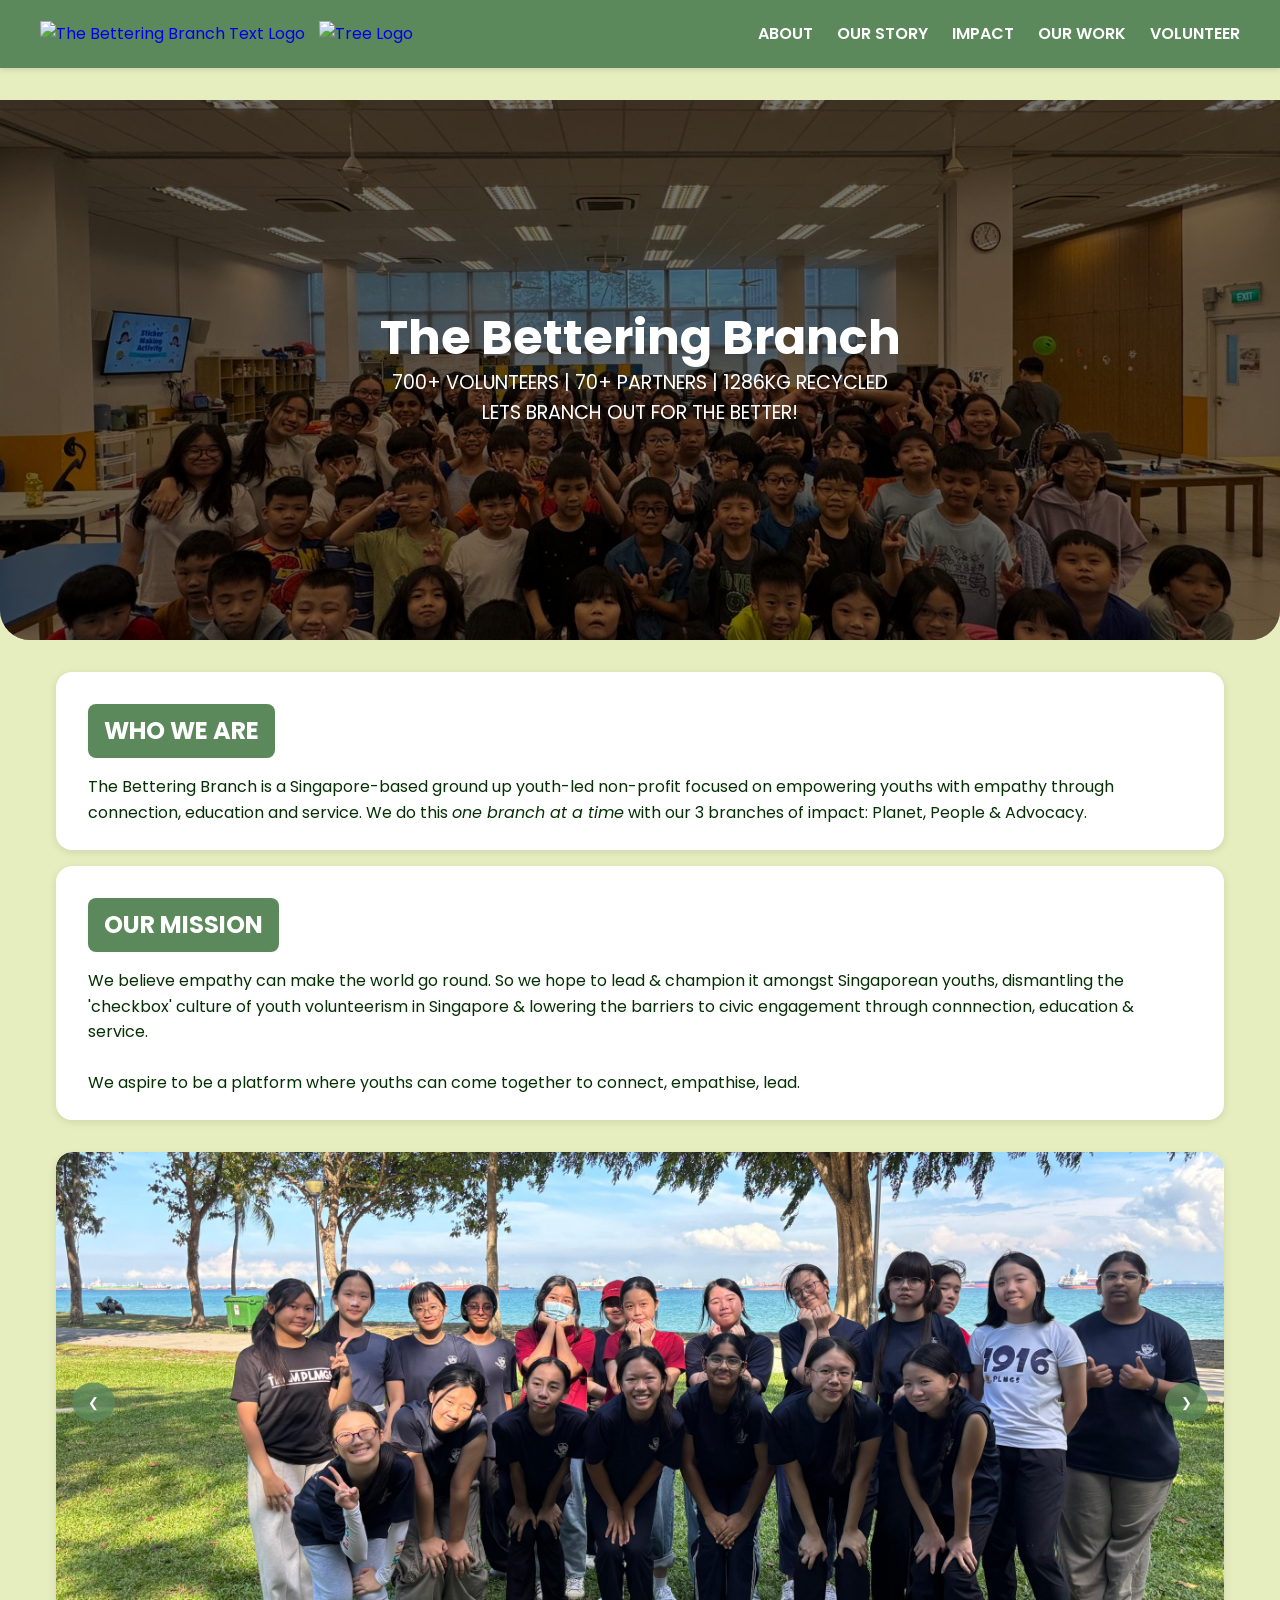
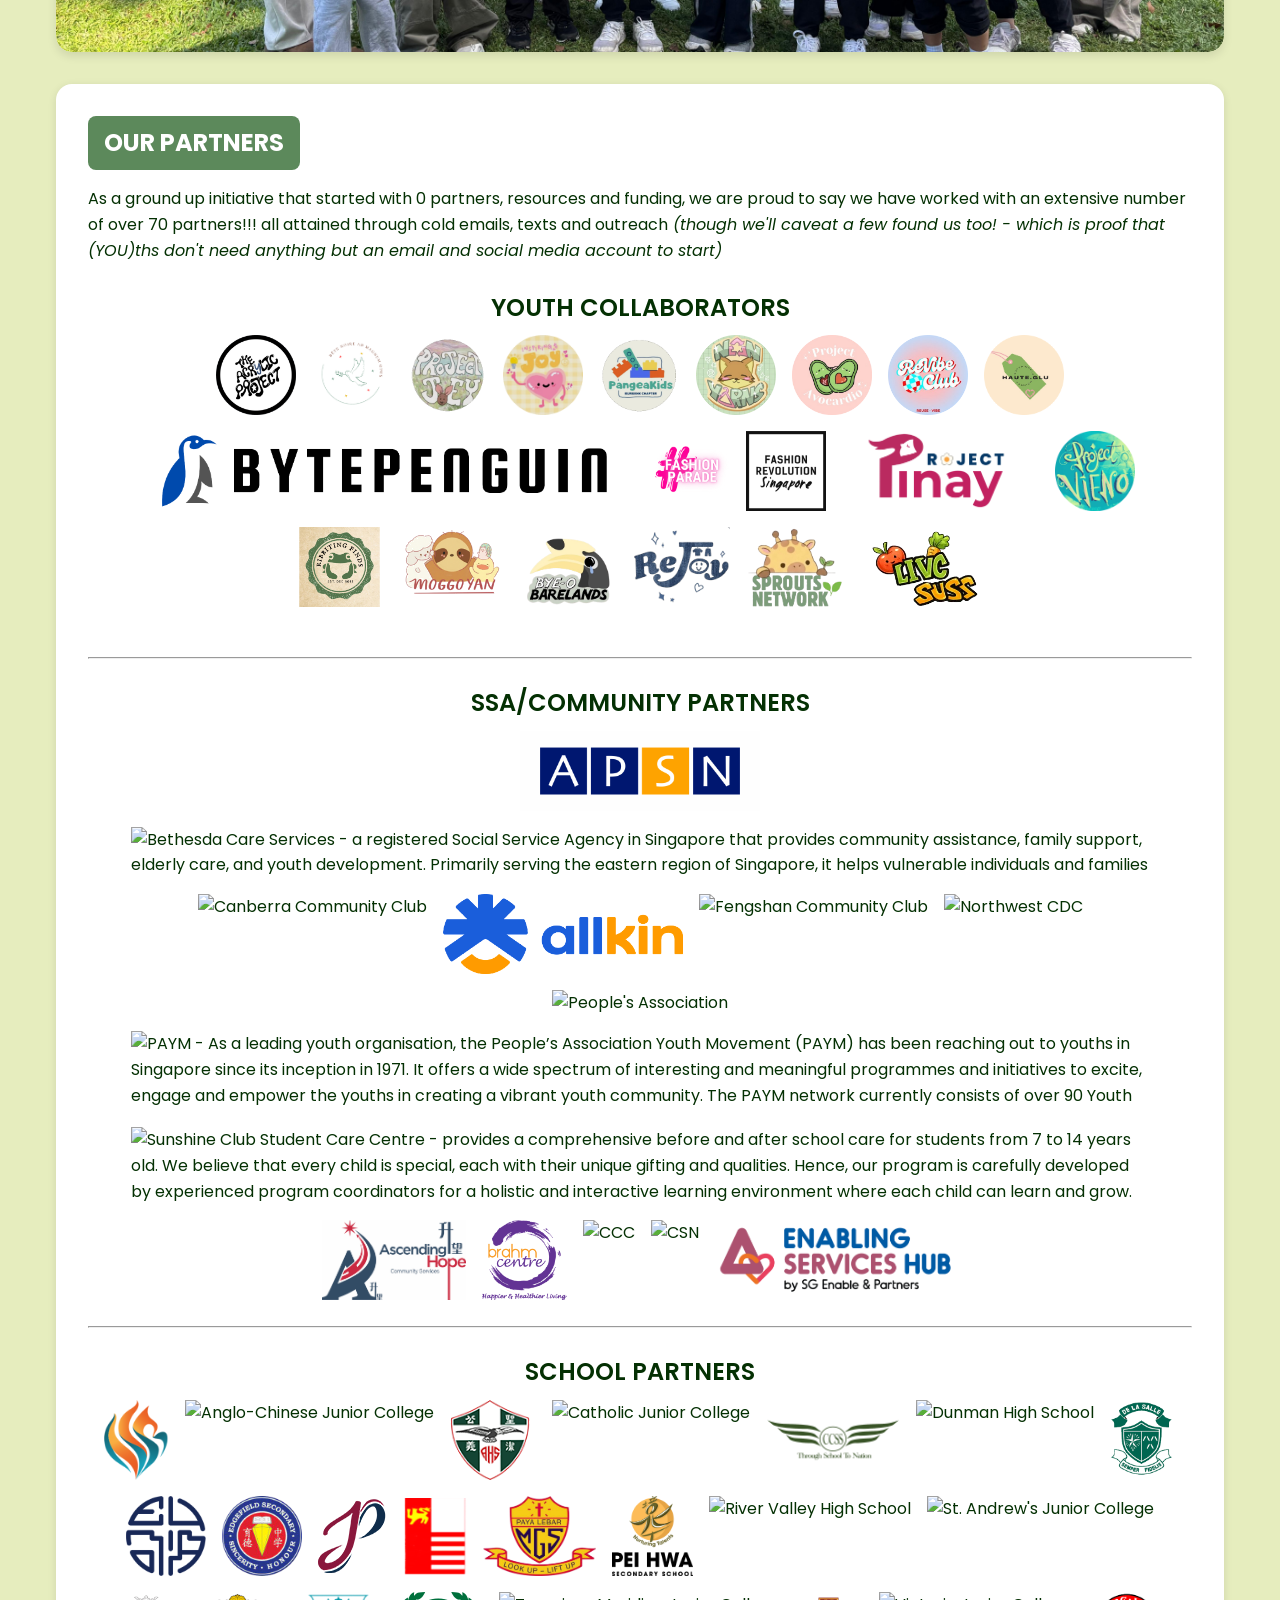
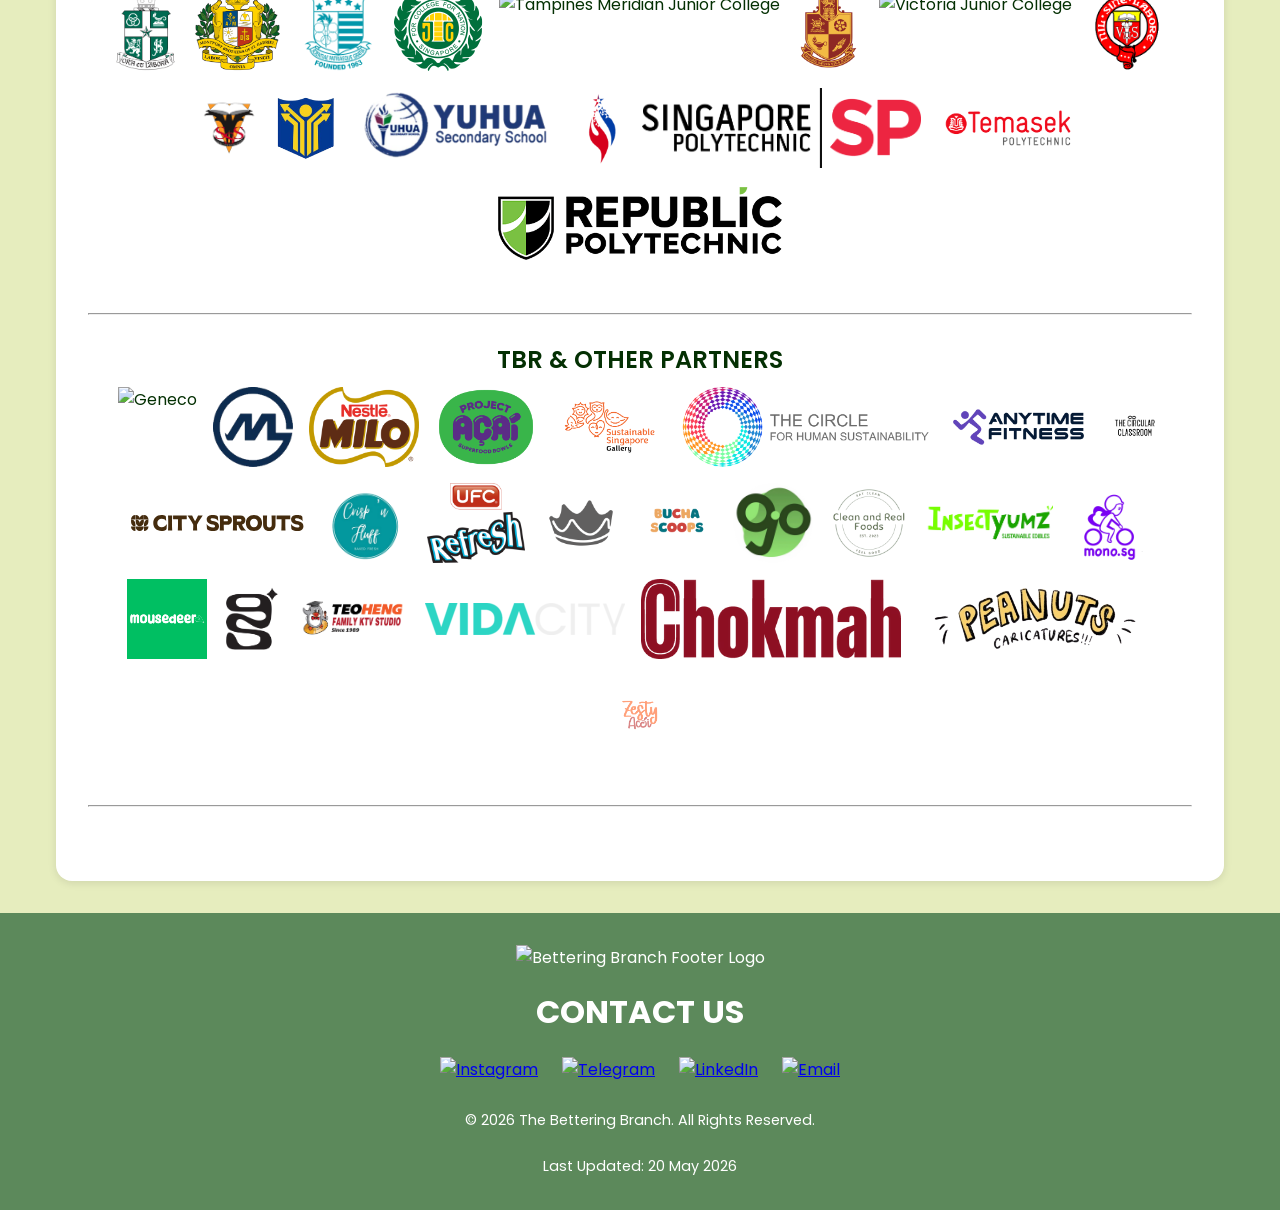
==== index.html @ 9351183e "Update index.html" ====
<!-- 
    Copyright (c) 2025-2026 BytePenguin
    Licensed under the MIT License. See LICENSE in the project root for license information.
-->

<!DOCTYPE html>
<html lang="en">
    <head>
         <link rel="canonical" href="https://www.thebetteringbranch.com/" />
        <meta name="description" content=" The Bettering Branch is a youth-led non-profit focused on empowering youths with empathy through connection, education and service. We do this one branch at a time with our 3 main branches of Planet, People & Advocacy. The Bettering Branch was founded by Singaporean-chinese social entrepreneur and environmental youth advocate/leader named Raean Cheong ">
        <meta property="og:title" content="The Bettering Branch">
        <meta property="og:site_name" content="The Bettering Branch">
        <script type="application/ld+json">
{
 "@context": "https://schema.org",
 "@type": "WebSite",
 "name": "The Bettering Branch",
 "url": "https://www.thebetteringbranch.com/"
}
</script>
        <meta name="robots" content="index, follow">
<meta property="og:description" content=" The Bettering Branch is a youth-led non-profit
             organisation, that hopes to help better
                    Singapore one branch at a time, by 
                    empowering empathy in youths & encouraging them to give
                    back.">
<meta property="og:image" content="https://www.thebetteringbranch.com/images/logos/no_text_transparent.png">
<meta property="og:url" content="https://www.thebetteringbranch.com">
<meta property="og:type" content="website">

        <meta name="google-site-verification" content="IdcnGetz_3qGBfvPw5nWWWQVd869ieyaVXbx0iD4CcQ" />
        <meta charset="UTF-8" />
        <title>The Bettering Branch | About </title>
        <meta name="viewport" content="width=device-width, initial-scale=1.0" />
        <!-- Favicon -->
        <link
            rel="icon"
            type="image/png"
            href="images/logos/no_text_transparent.png"
        />

        <!-- Google Fonts: Poppins -->
        <link
            href="https://fonts.googleapis.com/css2?family=Poppins:wght@400;600;700&display=swap"
            rel="stylesheet"
        />
        <link rel="stylesheet" href="styles.css" />
    </head>
    <body class="Page Global">
        <!-- Navbar -->
        <nav class="navbar">
            <div class="nav-container">
                <div class="nav-row">
                    <a href="/" id="lol">
                        <div class="nav-icons">
                            <img
                                src="images/logos/text_white.png"
                                alt="The Bettering Branch Text Logo"
                                class="nav-logo"
                            />
                            <img
                                src="images/logos/no_text_transparent.png"
                                alt="Tree Logo"
                                class="nav-logo"
                            />
                        </div>
                    </a>
                    <div class="hamburger-menu">
                        <button class="hamburger" id="hamburger">
                            <div class="bar"></div>
                            <div class="bar"></div>
                            <div class="bar"></div>
                        </button>
                    </div>
                </div>
                <div class="nav-links" id="nav-links">
                    <a href="">ABOUT</a>
                         <a href="ourstory.html">OUR STORY</a>
                    <a href="impact.html">IMPACT</a>
                            <a href="ourwork.html">OUR WORK</a>
                    <a href="volunteer.html">VOLUNTEER</a>
                </div>
            </div>
        </nav>
                   
                    <!-- Welcome Header Carousel -->
                <header   class="site-header home-m">
            <div class="home-m-items">
                <div
                    class="home-m-item active"
                    style="
                        background-image: url('images/carousel/1.jpg');
                    "
                ></div>
                <div
                    class="home-m-item"
                    style="
                        background-image: url('images/carousel/2.jpg');
                    "
                ></div>
                <div
                    class="home-m-item"
                    style="
                        background-image: url('images/carousel/3.jpg');
                    "
                ></div>
                <div
                    class="home-m-item"
                    style="
                        background-image: url('images/event_photos/intro_photo_0.jpg');
                    "
                ></div>
            </div>

            <div class="header-overlay-text">
                <h1>The Bettering Branch</h1>
                <p>700+ VOLUNTEERS | 70+ PARTNERS | 1286KG RECYCLED
            <br> LETS BRANCH OUT FOR THE BETTER! </p>
            </div>
        </header>

        <!-- Main Content -->
        <main class="content">
            <section class="content-section" id="about">
                <h2 class="section-title">WHO WE ARE</h2>
                <p>
                   The Bettering Branch is a Singapore-based ground up youth-led non-profit focused on 
                    empowering youths with empathy through connection, education and service. 
                    We do this <i>one branch at a time</i> with our 3 branches of impact: Planet, People & Advocacy.
                </p>
            </section>
                
                </div>

              <section class="content-section">
                <h2 class="section-title">OUR MISSION</h2>
                    <p> We believe empathy can make the world go round.
                        So we hope to lead & champion it amongst Singaporean
                        youths, dismantling the 'checkbox' culture of youth volunteerism in Singapore 
                        & lowering the barriers to civic engagement through connnection, education & service.
                        <br> <br>
                       We aspire to be a platform where youths can come together to connect, 
                        empathise, lead. 
                </p>
                
            </section>           
                    <!-- Carousel Section -->
                    <section class="carousel-section">
                        <div class="carousel">
                            <div class="carousel-inner">
                                <div class="carousel-item active">
                                 <img
                                        src="images/event_photos/bc11.jpg"
                                        alt="Beach Clean Up with girls from PLMGS"
                                    />    
                                  
                                </div>
                                
                                <div class="carousel-item">
                                    <img
                                        src="images/event_photos/intro_photo_1.jpg"
                                        alt="Intro Photo 1"
                                    />
                                </div>
                                
                                <div class="carousel-item">
                                    <img
                                        src="images/event_photos/brprep1.JPG"
                                        alt="Intro Photo 2"
                                    />
                                </div>
                                
                                <div class="carousel-item">
                                    <img
                                        src="images/event_photos/br2.jpg"
                                        alt="Intro Photo 3"
                                    />
                                </div>
                                
                            <button class="carousel-control prev" id="prev">
                                &#10094;
                            </button>
                            <button class="carousel-control next" id="next">
                                &#10095;
                            </button>
                        </div>
                    </section>
                </div>
            </section>

          

         <!-- Partners Section -->
            <section class="content-section">
                <h2 class="section-title">OUR PARTNERS</h2>
          
<p>As a ground up initiative that started with 0 partners, resources and funding, we are proud to say we have worked with an extensive number of over 70 partners!!! all attained through 
cold emails, texts and outreach<i> (though we'll caveat a few found us too! - which is proof that (YOU)ths don't need anything but an email and social media account to start) </i></p>
                      <br> 
            
  <!-- External Partners -->
                <div class="partner-group">
                    <h3 class="partner-header">YOUTH COLLABORATORS</h3>
                    <div class="partner-image-container">
                           <img
                            src="images/ext_partners/THE ACRYLIC PROJECT.png"
                            alt="The Acrylic Project"
                        />
                         <img
                            src="images/ext_partners/ALBEDO logo (1)-modified.png"
                            alt="Project Albedo"
                        />
                        <img
                            src="images/ext_partners/PROJECT JOEY.png"
                            alt="Project Joey"
                        />
                        <img
                            src="images/ext_partners/PROJECT INSPIRINGJOY.png"
                            alt="Project Inspiring Joy"
                        />

                         <img
                            src="images/ext_partners/PANGEAKIDS.png"
                            alt="PANGEA KIDS"
                        />
 <img
                            src="images/ext_partners/NANYARN (1)-modified.png"
                            alt="Nanyarns"
                        />
                         <img
                            src="images/ext_partners/PROJECT AVOCARDIO.png"
                            alt="AVOCARDIO"
                        />
                          <img
                            src="images/ext_partners/Revive Club (1)-modified.png"
                            alt="Revibe Club"
                        />

                           <img
                            src="images/ext_partners/Hauteglu.png"
                            alt="Haute Glu"
                        />

                         <img
                            src="images/ext_partners/BYTE PENGUIN.png"
                            alt="Byte Penguin"
                        />
                          <img
                            src="images/ext_partners/FASHION PARADE.png"
                            alt="Fashion Parade"
                        />
                        <img
                            src="images/ext_partners/FASHION REVOLUTION SG.jpg"
                            alt="Fashion Revolution Singapore"
                        />

                          <img
                            src="  images/ext_partners/Full logo transparent-1.png
"
                            alt="Project Pinay"
                        />

                          <img
                            src="images/ext_partners/ProjectVieno.png"
                            alt="Project Vieno"
                        />
                        <img
                            src="images/ext_partners/RIBBITING FINDS.png"
                            alt="Ribbiting Finds"
                        />

                          <img
                            src="images/ext_partners/MOGGOYAN.png"
                            alt="MOGGOYAN"
                        />

                            <img
                            src="images/ext_partners/ByeOBarelands.png"
                            alt="Bye-O Barelands"
                        />

                        <img
                            src="images/ext_partners/Rejoy.png"
                            alt="Rejoy"
                        />
                         <img
                            src="images/ext_partners/SproutsNetwork.png"
                            alt="Sprouts Network"
                        />

                         <img
                            src="images/ext_partners/LIVC.png"
                            alt="Little India Veggie Collection"
                        />
                          </div>
                </div>
                <br />
                <hr />
                <br />

                  <!-- External Partners -->
                <div class="partner-group">
                    <h3 class="partner-header">SSA/COMMUNITY PARTNERS</h3>
                    <div class="partner-image-container"> <img
                            src="images/ext_partners/APSN.png"
                            alt="APSN - Association for Persons with Special needs Established in 1976, APSN is a social service agency providing special education for persons with mild intellectual disability (IQ 50-70) "
                        />         
                        <img
                            src="images/ext_partners/BCS.png"
                            alt="Bethesda Care Services - a registered Social Service Agency in Singapore that provides community assistance, family support, elderly care, and youth development. Primarily serving the eastern region of Singapore, it helps vulnerable individuals and families"
                        />
                       
                        <img
                            src="images/ext_partners/Canberra.jpg"
                            alt="Canberra Community Club"
                        />
  <img
                            src="images/ext_partners/allkin.png"
                            alt="Allkin"
                        />
                          <img
                            src="images/ext_partners/FENGSHAN.jpg"
                            alt="Fengshan Community Club"
                        />

                          <img
                            src="images/ext_partners/Northwest CDC.png"
                            alt="Northwest CDC"
                        />

        
                       
                        <img
                            src="images/ext_partners/PA.jpg"
                            alt="People's Association"
                        />
                        <img
                            src="images/ext_partners/PAYM.JPG"
                            alt="PAYM - As a leading youth organisation, the People’s Association Youth Movement (PAYM) has been reaching out to youths in Singapore since its inception in 1971. It offers a wide spectrum of interesting and meaningful programmes and initiatives to excite, engage and empower the youths in creating a vibrant youth community. The PAYM network currently consists of over 90 Youth Networks based at the CCs."
                        />

                         <img
                            src="images/ext_partners/SUNSHINE CLUB.jpg"
                            alt="Sunshine Club Student Care Centre - provides a comprehensive before and after school care for students from 7 to 14 years old. We believe that every child is special, each with their unique gifting and qualities. Hence, our program is carefully developed by experienced program coordinators for a holistic and interactive learning environment where each child can learn and grow."
                        />

                       <img
                            src="images/ext_partners/AscendingHope.jpg"
                            alt="Ascending Hope - Founded in 2016, Ascending Hope Community Services began with a focus on addressing problem gambling issues. Over the years, we have evolved into a comprehensive social service organisation dedicated to serving the needy and underprivileged in Singapore. Our mission is to empower individuals through various initiatives, ensuring that no one is left behind. By inspiring others to champion compassion within our society, we strive to create lasting positive change.
Ascending Hope Community Services has received approval as an Institution of a Public Character (IPC) by the Singapore Government’s Charities Unit."
                        />

                         <img
                            src="images/ext_partners/Brahmcentre.png"
                            alt="Brahm Centre - a registered mental health charity in Singapore dedicated to promoting happier and healthier living. It empowers individuals to build mental resilience through science-based mindfulness programs, professional counseling, dementia screenings, and active aging initiatives for youth and seniors. "
                        />
                        
                        <img
                            src="images/ext_partners/CCC.jpg"
                            alt="CCC"
                        />
                        <img
                            src="images/ext_partners/CSN.png"
                            alt="CSN"
                        />

                         <img
                            src="images/ext_partners/ESH.png"
                            alt="Enabling Services Hub - Enabling Services Hubs (ESHs) offer community support for persons with disabilities and their caregivers closer to their homes. There are ESHs in Tampines, Jurong and Punggol."
                        />

 </div>
                <br />
                <hr />
                <br />

                <!-- School Partners -->
                <div class="partner-group">
                    <h3 class="partner-header">SCHOOL PARTNERS</h3>
                    <div class="partner-image-container">
                        <img
                            src="images/sch_partners/ASR_notext.png"
                            alt="ASR"
                        />
                        <img
                            src="images/sch_partners/ACJC.png"
                            alt="Anglo-Chinese Junior College"
                        />

                         <img
                            src="images/sch_partners/Anglican.png"
                            alt="Anglican High School"
                        />
                        <img
                            src="images/sch_partners/CJC.png"
                            alt="Catholic Junior College"
                        />
                         <img
                            src="images/sch_partners/Changkat Changi Sec.png"
                            alt="Changkat Changi Secondary School"
                        />
                        <img
                            src="images/sch_partners/DHS.jpg"
                            alt="Dunman High School"
                        />

                         <img
                            src="images/sch_partners/DeLa Salle school.png"
                            alt="De La Salle School"
                        />
                        <img
                            src="images/sch_partners/EJC_notext.png"
                            alt="Eunoia Junior College"
                        />
                         <img
                            src="images/sch_partners/Edgefield.png"
                            alt="Edgefieled Secondary School"
                        />
                        <img
                            src="images/sch_partners/JP_notext.png"
                            alt="Jurong Pioneer JC"
                        />
                        <img
                            src="images/sch_partners/NJC_notext.png"
                            alt="National Junior College"
                        />
                        <img
                            src="images/sch_partners/PLMGS.png"
                            alt="Paya Lebar Methodist Girls' School"
                        />
                         <img
                            src="images/sch_partners/Pei Hwa.png"
                            alt="Pei Hwa Secondary School"
                        />
                        <img
                            src="images/sch_partners/RVHS.png"
                            alt="River Valley High School"
                        />
                        <img
                            src="images/sch_partners/SAJC.png"
                            alt="St. Andrew's Junior College"
                        />
                         <img
                            src="images/sch_partners/SJI.png"
                            alt="St. Josephs Institution"
                        />

                         <img
                            src="images/sch_partners/St Gabs.gif"
                            alt="St. Gabriels "
                        />
                          <img
                            src="images/sch_partners/Swiss Cottage.png"
                            alt="Swiss Cottage"
                        />
                        <img
                            src="images/sch_partners/TJC_notext.png"
                            alt="Temasek Junior College"
                        />
                        <img
                            src="images/sch_partners/TMJC.jpg"
                            alt="Tampines Meridian Junior College"
                        />
                         <img
                            src="images/sch_partners/TKGS.png"
                            alt="Tanjong Katong Girls' School"
                        />
                        <img
                            src="images/sch_partners/VJC.png"
                            alt="Victoria Junior College"
                        />
                         <img
                            src="images/sch_partners/VS.png"
                            alt="Victoria School"
                        />
                         <img
                            src="images/sch_partners/West Spring.png"
                            alt="West Spring"
                        />
                         <img
                            src="images/sch_partners/Yishun Town.png"
                            alt="Yishun Town"
                        />
                         <img
                            src="images/sch_partners/Yuhua.png"
                            alt="Yuhua"
                        />
                        <img
                            src="images/sch_partners/YIJC_notext.png"
                            alt="Yishun Innova Junior College"
                        />
 <img
                            src="images/sch_partners/Singapore_Polytechnic_logo.png"
                            alt="Singapore Poly"
                        />
                        <img
                            src="images/sch_partners/TP.png"
                            alt="Temasek Poly"
                        />
                        <img
                            src="images/sch_partners/rp-logo.png"
                            alt="Republic Poly"
                        />
                        
                    </div>
                </div>
                    
                       <br />
                <hr />
                <br />
         
                        
                <!-- External Partners -->
                <div class="partner-group">
                    <h3 class="partner-header">TBR & OTHER PARTNERS</h3>
                    <div class="partner-image-container">
                        <img
                            src="images/ext_partners/GENECO.png"
                            alt="Geneco"
                        />

                         <img
                            src="images/ext_partners/Mastereign dark blue.png"
                            alt="Mastereign"
                        /> 
     <img
                            src="images/ext_partners/Milo.png"
                            alt="Milo"
                        />  

                          <img
                            src="images/ext_partners/ProjectAcai.webp"
                            alt="Project Acai"
                        />
                         <img
                            src="images/ext_partners/SSG+logo.png"
                            alt="Sustainable Singapore Gallery"
                        />


                         <img
                            src="images/ext_partners/TCHS.png"
                            alt="The Circle for Human Sustainability"
                        />
                        
                        <img
                            src="images/ext_partners/AF.png"
                            alt="Anytime Fitness"
                        />

                        <img
                            src="images/ext_partners/TCC.png"
                            alt="The Circular Classroom - Singapore-based social enterprise focused on reducing textile and general waste within the education system by promoting net-zero classrooms and sustainable living "
                        />

                         <img
                            src="images/ext_partners/Citysprouts.svg"
                            alt="City Sprouts is a social enterprise that was started in April 2019, inspiring communities to be more connected to food and their community and build a more sustainable society through sprouting green spaces and programs. We have redeveloped part of the former Henderson Secondary School (almost 10000sqm) into a food and social hub in the heartland of Redhill. Collocated with a nursing home and childcare center, we now hosts more than 30 allotment-based community farmers, 3 agrifood / agritech partners, various food waste management initiatives and an open air dining concept. In 2021, we curated more than 300 programs and events, impacting more than 4000 participants. At the same time, we launched 4 cycles of Growing For Good, a campaign where City Sprouts gave back to the community. For instance, we partnered with Love Bridges All, a social organisation focusing on emotional and social health, on an initiative to give out potted plants to 50 elderly households - in an effort to raise awareness of and curb elderly isolation. Beyond that, we worked with Advisors Clique to donate 4000 seedlings to 2000 recipients, many of which are residents from the Redhill neighbourhood.We were also fortunate to be awarded the inaugural SG Eco Fund by Ministry of Sustainability and Environment to design an environmental sandbox that brings together seemingly isolated domains of sustainability. Now called the Sustainability Center, the project aims to share knowledge, spark ideas and drive action within communities."
                        />

                     
                        <img
                            src="images/ext_partners/CRISPNFLUFF.png"
                            alt="Crisp 'n Fluff"
                        />

                         <img
                            src="images/ext_partners/Refresh.png"
                            alt="UFC Refresh"
                        />

                            <img
                            src="images/ext_partners/Thefootprints.png"
                            alt="The Footprints"
                        />
                        <img
                            src="images/ext_partners/BuchaScoops.png"
                            alt="Bucha Scoops"
                        />
                         <img
                            src="images/ext_partners/Beango.png"
                            alt="BeanGo"
                        />



                        <img
                            src="images/ext_partners/CleanAndRealFoods.png"
                            alt="Clean and Real Foods"
                        />

                           <img
                            src="images/ext_partners/Insectyumz.png"
                            alt="Insect Yumz"
                        />

                        
                              
                        <img
                            src="images/ext_partners/MONO.png"
                            alt="mono.sg"
                        />  
                      
                        
                        <img
                            src="images/ext_partners/Mousedeer.jpg"
                            alt="Mousedeer"
                        />

                          <img
                            src="images/ext_partners/GildedSpirits.png"
                            alt="Gilded Spirits"
                        />
                      
                       
                        <img
                            src="images/ext_partners/TEOHENG.png"
                            alt="TEOHENG"
                        />

                         <img
                            src="images/ext_partners/Vidacity.png"
                            alt="Vidacity"
                        />

                            <img
                            src="images/ext_partners/Chokmah.avif"
                            alt="Chokmah"
                        />

                        
                         <img
                            src="images/ext_partners/PeanutCaricatures.png"
                            alt="Peanut Caricatures"
                        />


                         <img
                            src="images/ext_partners/ZestyAcai.png"
                            alt="Zesty Acai"
                        />
                        
    
            

                       
  </div>
                </div>
                          <br />
                <hr />
                <br />
                       </section>
                        
                  </main>
                     
        <!-- Footer -->
        <footer class="footer">
            <img
                src="images/logos/with_white_text_transparent.png"
                alt="Bettering Branch Footer Logo"
                class="footer-logo"
            />
            <h1>CONTACT US</h1>
            <div class="footer-icons">
                <a href="https://www.instagram.com/thebetteringbranch/"
                    ><img
                        src="images/social_media_icons/instagram.svg"
                        alt="Instagram"
                /></a>
                <a href="https://t.me/thebetteringbranch"
                    ><img
                        src="images/social_media_icons/telegram.svg"
                        alt="Telegram"
                /></a>
                <a href="https://www.linkedin.com/company/the-bettering-branch/"
                    ><img
                        src="images/social_media_icons/linkedin.svg"
                        alt="LinkedIn"
                /></a>
                <a href="mailto:thebetteringbranch@gmail.com"
                    ><img src="images/social_media_icons/email.svg" alt="Email"
                /></a>
            </div>
            <div class="footer-bottom">
                <span
                    >&copy; 2026 The Bettering Branch. All Rights
                    Reserved.</span
                >
                <br>
                <br>
                <span>Last Updated: 20 May 2026</span>
            </div>
        </footer>

        <script src="script.js"></script>

<script type="application/ld+json">
                    {
  "@context": "https://schema.org",
  "@type": "FAQPage",
  "mainEntity": [
    {
      "@type": "Question",
      "name": "Who are the founders of The Bettering Branch",
      "acceptedAnswer": {
        "@type": "Answer",
        "text": "The Bettering Branch is founded by Singaporean-Chinese Social Entrepreneur and Youth Advocate Raean Cheong who has been involved in environmental action since 10 years old and founded The Bettering Branch at 16 alongside friends she met in her 4th year of secondary school"
      }
    },
  
    }
  ]
} </script>
    </body>
</html>
---- styles.css ----
/*
    Copyright (c) 2025-2026 BytePenguin
    Licensed under the MIT License. See LICENSE in the project root for license information.
*/

/* styles.css */
@import url("https://fonts.googleapis.com/css2?family=Poppins:wght@400;600;700&display=swap");

:root {
    /* Colour palette */
    --black: #000000;
    --green-dd: #043003;
    --green-d: #265b25;
    --green-m: #5c895b;
    --green-l: #739f85;
    --green-ll: #c4ebbf;
    --pale: #e6edbe;
    --white: #ffffff;
    --grey: #787276;
}

/* Global Styles */
* {
    margin: 0;
    padding: 0;
    box-sizing: border-box;
}

html {
    scroll-behavior: smooth;
    scroll-padding-top: 84px;
}

body {
    font-family: "Poppins", sans-serif;
    background-color: var(--pale);
    color: var(--green-dd);
    line-height: 1.6;
}

/* Navbar */
.navbar {
    position: fixed;
    top: 0;
    left: 0;
    width: 100%;
    padding-top: 5px;
    padding-bottom: 5px;
    background-color: var(--green-m);
    display: flex;
    justify-content: center;
    z-index: 1000;
    box-shadow: 0 2px 5px rgba(0, 0, 0, 0.1);
}

.website-embed {
    border-radius: 10px;
    overflow: hidden;
}

.website-embed iframe {
    width: 100%; /* Adjust as needed */
    aspect-ratio: 9/16; /* Change to desired ratio */
    object-fit: cover; /* Ensures it fills the container */
    border: none;
}

.instagram-wrapper {
    display: flex;
    justify-content: center; /* Center horizontally */
    align-items: center; /* Center vertically if needed */
    height: auto; /* Let the height adjust based on content */
    padding-left: 10px;
    max-width: 80%; /* Prevent overflow */
    overflow: visible; /* Allow the content to overflow (remove clipping) */
    box-sizing: border-box; /* Ensure padding doesn't cause overflow */
    border-radius: 16px;
}

.instagram-media {
    width: 100%; /* Allow it to scale responsively */
    max-width: 100%; /* Prevent overflow */
    height: auto; /* Ensure the height adjusts automatically */
    aspect-ratio: 9/16; /* Maintain aspect ratio */
    object-fit: contain; /* Ensure content fits without clipping */
    display: block; /* Ensure it behaves as a block element */
}


.impact-row {
  display: flex;
  gap: 32px;
  align-items: flex-start;
}

.sdg-left {
  flex: 1;
  display: flex;
  flex-direction: column;
  gap: 24px;
}

.impact-report {
  flex: 1;
}

.impactmetrics {
  width: 100%;
  height: auto;
  border-radius: 8px;
}

.pdf-container {
  position: relative;
  width: 100%;
  padding-top: 130%;
}

.pdf-container iframe {
  position: absolute;
  top: 0;
  left: 0;
  width: 100%;
  height: 100%;
  border: none;
  border-radius: 8px;
}

/* Mobile: stack vertically */
@media (max-width: 768px) {
  .impact-row {
    flex-direction: column;
  }
}
.nav-container {
    width: 90%;
    max-width: 1200px;
    display: flex;
    align-items: center;
    justify-content: space-between;
    padding: 1rem 0;
}

.nav-logos {
    display: flex;
    align-items: center;
}

.nav-logo {
    height: 50px;
    margin-right: 10px;
}

.nav-links {
    display: flex;
    gap: 1.5rem;
}

.nav-links a {
    color: var(--white);
    text-decoration: none;
    font-weight: 600;
    transition: color 0.3s ease;
}

.nav-links a:hover {
    color: var(--green-ll);
}

/* Site Header */
.site-header {
    margin-top: 100px;
    background: linear-gradient(135deg, var(--green-ll), var(--green-l));
    padding: 70px;
    text-align: center;
    border-bottom-left-radius: 30px;
    border-bottom-right-radius: 30px;
    animation: fadeIn 1s ease-out;
}

.site-header h1 {
    font-size: 3rem;
    color: var(--white);
    margin-bottom: 0.1rem;
}

.site-header p {
    font-size: 1.25rem;
    color: var(--white);
}

@media (max-width: 768px) {
    .site-header {
        padding: 3rem 1rem;
    }

    .site-header h1 {
        font-size: 2rem;
    }

    .site-header p {
        font-size: 1rem;
    }
}



/* Carousel Section */
.carousel-section {
    margin: 2rem auto;
    max-width: 1200px;
    position: relative;
    overflow: hidden;
    border-radius: 16px; /* Ensures rounded corners */
    box-shadow: 0 4px 10px rgba(0, 0, 0, 0.1);
}

/* Carousel Container */
.carousel {
    position: relative;
    width: 100%;
    overflow: hidden;
    height: 500px; /* Adjust height as needed */
    margin: auto;
    border-radius: 16px; /* Ensures the entire carousel is rounded */
}

/* Ensuring the images have rounded corners */
.carousel-inner {
    display: flex;
    width: 100%;
    height: 100%;
    position: relative;
    border-radius: 16px; /* Ensures inner elements are rounded */
}

.carousel-item {
    position: absolute;
    width: 100%;
    height: 100%;
    top: 0;
    left: 0;
    opacity: 0;
    transition: opacity 1s ease-in-out;
}

.carousel-item.active {
    opacity: 1;
    position: relative;
}

/* Ensuring images have rounded corners */
.carousel-item img {
    width: 100%;
    height: 100%;
    object-fit: cover;
    border-radius: 16px; /* Ensures images follow the rounded shape */
}

/* Carousel Controls */
.carousel-control {
    position: absolute;
    top: 50%;
    transform: translateY(-50%);
    background-color: rgba(92, 137, 91, 0.8); /* Semi-transparent Green */
    color: var(--white);
    border: none;
    padding: 0.75rem 1rem;
    cursor: pointer;
    border-radius: 50%;
    transition: background-color 0.3s ease;
}

.carousel-control:hover {
    background-color: var(--green-d);
}

.carousel-control.prev {
    left: 1rem;
}

.carousel-control.next {
    right: 1rem;
}

.subtitle {
  color: grey;
  font-size: 1rem;
}

.image-card {
    display: flex;
    flex-direction: column;
}

/* Mobile-specific styles */
@media (max-width: 768px) {
    /* Adjust carousel height on mobile */
    .carousel {
        height: 300px; /* Adjust as needed */
    }

    /* Ensure the images do not stretch excessively */
    .carousel-item img {
        object-fit: fill; /* Cover ensures the image fills the container */
        width: 100%;
        aspect-ratio: 1/1;
        height: 100%;
    }
}

/* Content Sections */
.content {
    max-width: 1200px;
    margin: 2rem auto;
    padding: 0 1rem;
}

.content-section {
    background-color: var(--white);
    padding: 1.5rem 2rem;
    border-radius: 16px;
    margin-bottom: 1rem;
    box-shadow: 0 2px 8px rgba(0, 0, 0, 0.1);
    opacity: 0;
    transform: translateY(20px);
    animation: slideIn 0.8s forwards;
    height: auto; /* Allow the height to adjust based on content */
}

.content-section-winner {
    background-color: #edfff4;
    padding: 2rem;
    border-radius: 16px;
    margin-bottom: 1rem;
    box-shadow: 0 2px 8px rgba(0, 0, 0, 0.1);
    opacity: 0;
    transform: translateY(20px);
    animation: slideIn 0.8s forwards;
    height: auto; /* Allow the height to adjust based on content */
}

.content-section:nth-child(odd) {
    animation-delay: 0.3s;
}

.section-title {
    background-color: var(--green-m);
    color: var(--white);
    display: inline-block;
    padding: 0.5rem 1rem;
    border-radius: 8px;
    text-align: center;
    margin-bottom: 1rem;
    margin-top: 0.5rem;
    max-width: 100%; /* Ensure it doesn’t overflow */
    white-space: normal; /* Allow text to wrap */
    box-sizing: border-box; /* Include padding in width calculation */
}

/* .flexbox {
    display: flex;
    flex-wrap: wrap;
    gap: 1rem;
} */

.flexbox p {
    flex: 1;
    min-width: 280px;
}

.flexbox img {
    flex: 1;
    min-width: 280px;
    max-width: 100%;
    border-radius: 16px;
    object-fit: cover;
}

/* Mission List */
.mission-list {
    list-style-type: decimal;
    margin-left: 1.5rem;
    text-align: left;
}

.mission-list li {
    margin-bottom: 1rem;
}

/* Footer */
.footer {
    background-color: var(--green-m);
    color: var(--white);
    text-align: center;
    padding: 2rem 1rem;
}

.footer-logo {
    width: 150px;
    margin-bottom: 1rem;
}

.footer-icons img {
    width: 40px;
    margin-top: 20px;
    margin-bottom: 10px;
    margin-left: 10px;
    margin-right: 10px;
}

.footer-bottom {
    margin-top: 1rem;
    font-size: 0.9rem;
}

/* Animations */
@keyframes fadeIn {
    from {
        opacity: 0;
    }
    to {
        opacity: 1;
    }
}

@keyframes slideIn {
    from {
        opacity: 0;
        transform: translateY(20px);
    }
    to {
        opacity: 1;
        transform: translateY(0);
    }
}

@media (min-width: 768px) {
    /* Hide the hamburger menu on larger screens */
    .hamburger {
        display: none;
    }

    /* Ensure the nav links are displayed as a horizontal row on larger screens */
    .nav-links {
        display: flex;
        max-height: none; /* Remove max-height constraint on larger screens */
        transition: none; /* No transition on desktop */
    }

    /* Keep the original text size on larger screens */
    .nav-links a {
        font-size: 16px; /* Larger font size for desktop */
    }
}

/* Activity Styles */
.activity-group {
    display: flex;
    flex-wrap: wrap;
    gap: 1rem;
    margin-bottom: 1rem;
}

.activity-heading,
.activity-dropdown {
    background-color: var(--green-l);
    color: var(--white);
    padding: 0.75rem 1rem;
    border-radius: 8px;
    font-weight: 600;
    margin-bottom: 0.5rem;
}

/* Image Grid */
.image-grid {
    display: grid;
    gap: 1rem;
    grid-template-columns: repeat(auto-fit, minmax(200px, 1fr));
    margin-top: 1rem;
    height: auto;
}

/* Ensure images have a consistent size and height */
.image-grid img {
    width: 100%;
    height: 120px;
    object-fit: cover; /* Ensure the image covers the area without distortion */
    border-radius: 8px;
}
/* Two Columns */
.image-grid.two-columns {
    grid-template-columns: repeat(2, 1fr);
}

.image-grid.two-columns img {
    height: 400px;
}

/* Three Columns */
.image-grid.three-columns {
    grid-template-columns: repeat(3, 1fr);
}

.image-grid.three-columns img {
    height: 250px; /* Set a fixed height for consistency */
}
/* Partner Groups */
.partner-group {
    margin-bottom: 1.5rem;
}

.partner-header {
    font-size: 1.5rem;
    font-weight: 600;
    margin-bottom: 0.5rem;
    text-align: center;
}

.partner-image-container {
    display: flex;
    flex-wrap: wrap;
    justify-content: center;
    gap: 1rem;
    margin-left: 1rem;
    margin-right: 1rem;
}

.partner-image-container img {
    max-height: 80px;
    max-width: 95%;
    object-fit: contain;
}

/* SGD SECTION */
.sdg-section {
display: flex;
    flex-wrap: wrap;
    gap: 1rem;
      border-radius: 15px;
  background-color: transparent; 
}

#sdg h2 {
   background-color: var(--green-m);
    color: var(--white);
    display: inline-block;
    border-radius: 8px;
    text-align: center;
    max-width: 1200px; /* Ensure it doesn’t overflow */
    white-space: normal; /* Allow text to wrap */
    box-sizing: border-box; /* Include padding in width calculation */
}

.sdg {
  display: inline-block;
  flex: 1 1 200px
  max-width: 1200px;
  margin: 1px;
  padding: 1rem;
    border-radius: 15px;
 background-color: #ffffff;
  overflow: hidden;
  vertical-align: top;
}


.sdg h4 {
  font-size: 1.5rem;
  color: #2b2b2b;
}

.sdg p {
  color: #555555;
}

.sdg img {
  width: auto;
  height: 150px;
  border-radius: 6px;
}

.sdg-container {
  display: flex;
  flex-wrap: wrap;
  gap: 0.5rem; /* consistent spacing */
  justify-content: center; /* centers rows */
}

.impactmetrics {
  width: auto;
  height: 350px;
  border-radius: 6px;
}


/* NAVBAR */
.navbar {
    position: fixed;
    top: 0;
    left: 0;
    width: 100%;
    background-color: var(--green-m);
    display: flex;
    justify-content: center;
    z-index: 1000;
    box-shadow: 0 2px 5px rgba(0, 0, 0, 0.1);
}

.nav-container {
    width: 100%;
    max-width: 1200px;
    display: flex;
    align-items: center;
    justify-content: space-between;
    padding: 1rem 0;
    margin-right: 20px;
    margin-left: 20px;
}

.nav-logos {
    display: flex;
    align-items: center;
}

.nav-logo {
    height: 50px;
    margin-right: 10px;
}

.nav-links {
    display: flex;
    gap: 1.5rem;
}

.nav-links a {
    color: var(--white);
    text-decoration: none;
    font-weight: 600;
    transition: color 0.3s ease;
}

.nav-links a:hover {
    color: var(--green-ll);
}

#lol {
    text-decoration: none;
}

.pdf {
   width: auto;
  height: 300px;
    aspect-ratio: 8.5 / 11;
    border-radius: 10px;
    margin-top: 20px;
    margin-bottom: 20px;
}

/* Hamburger Button */
.hamburger {
    margin-top: -40px;
    width: 40px;
    height: 32px;
    display: flex;
    flex-direction: column;
    justify-content: center;
    align-items: center;
    background: none;
    border: none;
    cursor: pointer;
    padding: 0;
    position: relative;
    z-index: 1001;
}

/* Bars */
.bar {
    position: absolute;
    width: 28px;
    height: 2px;
    background-color: white;
    border-radius: 1px;
    transition: transform 0.4s ease, opacity 0.4s ease;
}

/* Top Bar */
.bar:nth-child(1) {
    top: 8px;
}

/* Middle Bar */
.bar:nth-child(2) {
    top: 15px;
}

/* Bottom Bar */
.bar:nth-child(3) {
    top: 22px;
}

.hamburger.open .bar:nth-child(1) {
    transform: rotate(45deg);
    top: 15px;
}

.hamburger.open .bar:nth-child(2) {
    opacity: 0;
}

.hamburger.open .bar:nth-child(3) {
    transform: rotate(-45deg);
    top: 15px;
}

/* Hide hamburger on larger screens */
@media (min-width: 768px) {
    .hamburger {
        display: none;
    }
}

/* MEDIA QUERIES – MOBILE */
@media (max-width: 768px) {
    html,
    body {
        width: 100vw;
        overflow-x: hidden;
        text-align: center;
    }

    .nav-container {
        display: flex;
        flex-direction: column;
        align-items: center;
        justify-content: center;
        width: 100%;
    }

    .nav-links {
        display: none;
    }

    p,
    h1,
    h2,
    h3 {
        text-align: center;
    }

    li {
        text-align: left;
    }

    /* Adjust .nav-row for flex layout */
    .nav-row {
        display: flex; /* Use flexbox for layout */
        justify-content: space-between; /* Align children to left and right */
        align-items: center; /* Vertically center the items */
        padding: 10px 40px; /* Adjust the padding (10px vertical, 20px horizontal) */
        max-height: 60px; /* Adjust the height of the navbar */
        width: 100%;
    }

    .nav-icons {
        align-self: start;
    }

    .hamburger-menu {
        align-self: end;
    }

    /* Nav logo alignment */
    .nav-logo {
        flex: 0 1 auto; /* Prevent the logo from stretching */
        max-height: 40px; /* Adjust logo size */
        margin: auto;
    }

    /* Hamburger button alignment */
    .hamburger {
        display: block; /* Ensure the hamburger is displayed */
        flex: 0 1 auto; /* Prevent the hamburger from stretching */
        order: 1; /* Ensure hamburger appears last in flex */
    }

    /* Mobile Menu */
    .nav-links.mobile {
        display: none;
        flex-direction: column;
        background-color: var(--green-m);
        width: 100%;
        text-align: center;
        overflow: hidden;
        max-height: 0;
        transition: max-height 0.5s ease-out;
    }

    .nav-links.mobile a {
        font-size: 14pt;
        padding: 6px 0;
        text-align: center;

        border-radius: 32px; /* Add rounded corners */
        overflow: hidden;
    }

    /* Show Mobile Menu */
    .nav-links.mobile.show {
        display: flex;
        max-height: 300px;
        transition: max-height 0.5s ease-in;
    }

 

    .activity-group {
        align-items: center;
        justify-content: center;
        justify-items: center;
        width: 100%;
    }

    .image-grid.two-columns,
    .image-grid.three-columns {
        grid-template-columns: 1fr;
    }

    .image-grid.two-columns img,
    .image-grid.three-columns img,
    .image-grid img {
        height: auto;
        min-height: unset;
        max-height: unset;
    }
}


/* TEAM SECTION */
#team {
  padding: 80px 20px;
    background-color: var(--green-m);
  text-align: center;
}

#team h2 {
  font-size: 2.5rem;
  margin-bottom: 5px;
   margin-top: 20px;
  color: #2b2b2b;
}

.team {
  display: inline-block;
  background-color: #ffffff;
  border-radius: 15px;
  width: 250px;
  margin: 15px;
  padding: 20px;
  box-shadow: 0 8px 20px #00000033;
  overflow: hidden;
  vertical-align: top;
  transition: transform 0.3s, box-shadow 0.3s;
}



.team h4 {
  font-size: 1.5rem;
  color: #2b2b2b;
}

.team p {
  color: #555555;
}

.team img {
  width: auto;
  height: 150px;
  border-radius: 6px;
}

/* Leaderboard section styling */
.leaderboard {
    display: flex;
    justify-content: center;
    gap: 2rem;
    margin: 3rem 0;
    flex-wrap: wrap;
}

.top-winner {
    position: relative;
    background: #ffffff;
    box-shadow: 0 0 20px #a5f3b1, 0 0 40px #d1ffd5;
    animation: glowPulse 2s infinite ease-in-out;
    overflow: hidden;
}

 /* Tab Bar */
            .branch-tabs {
                display: flex;
                justify-content: center;
                gap: 1rem;
                margin: 2rem auto 0;
                max-width: 1200px;
                padding: 0 1rem;
                flex-wrap: wrap;
            }
 
            .branch-tab {
                font-family: "Poppins", sans-serif;
                font-weight: 600;
                font-size: 1rem;
                padding: 0.6rem 1.6rem;
                border-radius: 8px;
                border: 2px solid var(--green-m);
                cursor: pointer;
                background-color: var(--white);
                color: var(--green-m);
                transition: background-color 0.2s ease, color 0.2s ease;
            }
 
            .branch-tab:hover {
                background-color: var(--green-ll);
            }
 
            .branch-tab.active {
                background-color: var(--green-m);
                color: var(--white);
                
            }
 
            /* Tab Panels */
            .tab-panel {
                display: none;
            }
 
            .tab-panel.active {
                display: block;
                animation: slideIn 0.1s forwards;
            }

@keyframes glowPulse {
    0% {
        box-shadow: 0 0 10px #a5f3b1, 0 0 20px #d1ffd5;
    }
    50% {
        box-shadow: 0 0 25px #a5f3b1, 0 0 50px #d1ffd5;
    }
    100% {
        box-shadow: 0 0 10px #a5f3b1, 0 0 20px #d1ffd5;
    }
}

.top-winner:hover {
    transform: scale(1.03);
}

.winner-logo {
    width: 100px;
    height: 100px;
    object-fit: contain;
    border-radius: 8px;
    padding: 8px;
    margin-bottom: 1rem;
    background-color: white; /* white box just around the logo */
    display: inline-block;
}

.home-m {
    position: relative;
    height: 60vh;
    overflow: hidden;
    background: black;
}

.home-m-items {
    position: absolute;
    left: 0;
    top: 0;
    width: 100%;
    height: 100%;
    z-index: 1;
}

.home-m-item {
    position: absolute;
    width: 100%;
    height: 100%;
    background-repeat: no-repeat;
    background-size: cover;
    background-position: center;
    opacity: 0;
    transition: opacity 1s ease-in-out;
}

.home-m-item.active {
    opacity: 0.45;
    z-index: 2;
}

.header-overlay-text {
    position: absolute;  /* change from relative */
    top: 50%;
    left: 50%;            /* add this */
    transform: translate(-50%, -50%);  /* horizontal + vertical centering */
    z-index: 3;
    text-align: center;
    width: 100%;          /* ensure full width */
    padding: 0 1rem;      /* some side padding for small screens */
    box-sizing: border-box;
    color: white;
}

.header-overlay-text h1 {
    font-size: 3rem; 
    line-height: 3.5rem; 
    margin: 0;
}

.header-overlay-text p {
    font-size: 1.2rem;
    margin-top: 0.1rem;
}

/* Get Involved Section */
.get-involved-section {
    text-align: center;
}

#volunteer {
    scroll-behavior: smooth;
    scroll-margin-top: 10px;
}

.get-involved-button {
    margin-top: 1.5rem;
}

.cta-button {
    display: inline-flex;
    align-items: center;
    gap: 0.75rem;
    padding: 0.75rem 1.5rem;
    background-color: var(--green-d);
    color: white;
    font-weight: 600;
    font-size: 1rem;
    border-radius: 8px;
    text-decoration: none;
    transition: background-color 0.3s ease;

     line-height: normal;    
    min-height: 48px;        
    overflow: visible; 
}

.cta-button:hover {
    background-color: var(--green-dd);
}

.cta-icon {
    width: 24px;
    height: 24px;
   object-fit: contain;
    flex-shrink: 0;
     display: block;
}

.get-involved-section .image-grid img {
    height: auto;
    max-height: 500px;
    object-fit: cover;
    border-radius: 12px;
    margin-top: 1rem;
}


@media (max-width: 768px) {
    .nav-container {
        padding: 0.5rem 0;
    }

    .nav-row {
        padding: 0 20px; /* Remove vertical padding */
        max-height: 50px;
    }

    .nav-logo {
        max-height: 36px; /* Reduce logo size */
    }
.square-pic {
  width: 10px;
  aspect-ratio: 1 / 1;
     object-fit: cover;
}
    .hamburger {
        width: 32px;
        height: 32px;
    }

    .bar {
        height: 4px;
    }
}

img[src*="insta.jpg"] {
    width: 100%;
    height: auto;
    object-fit: contain;
    max-width: 100%;
    display: block;
    border-radius: 8px;
}
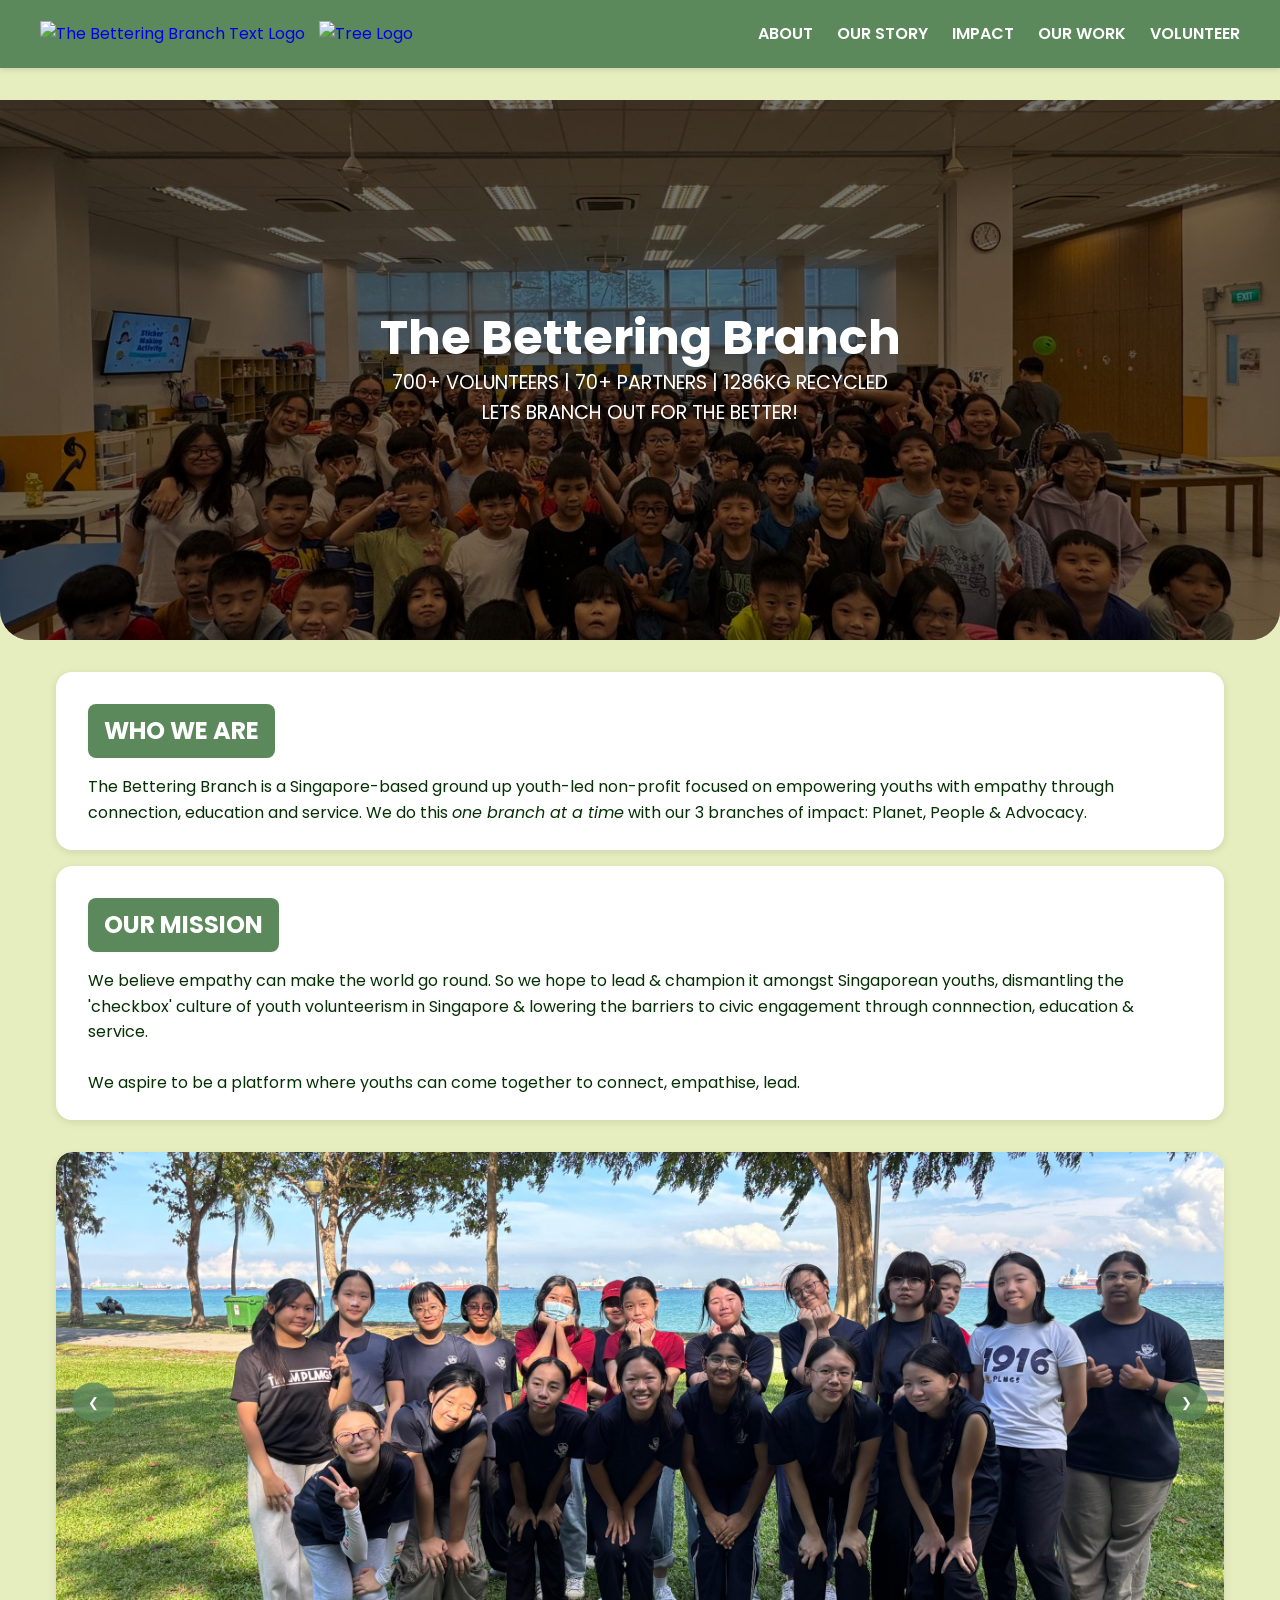
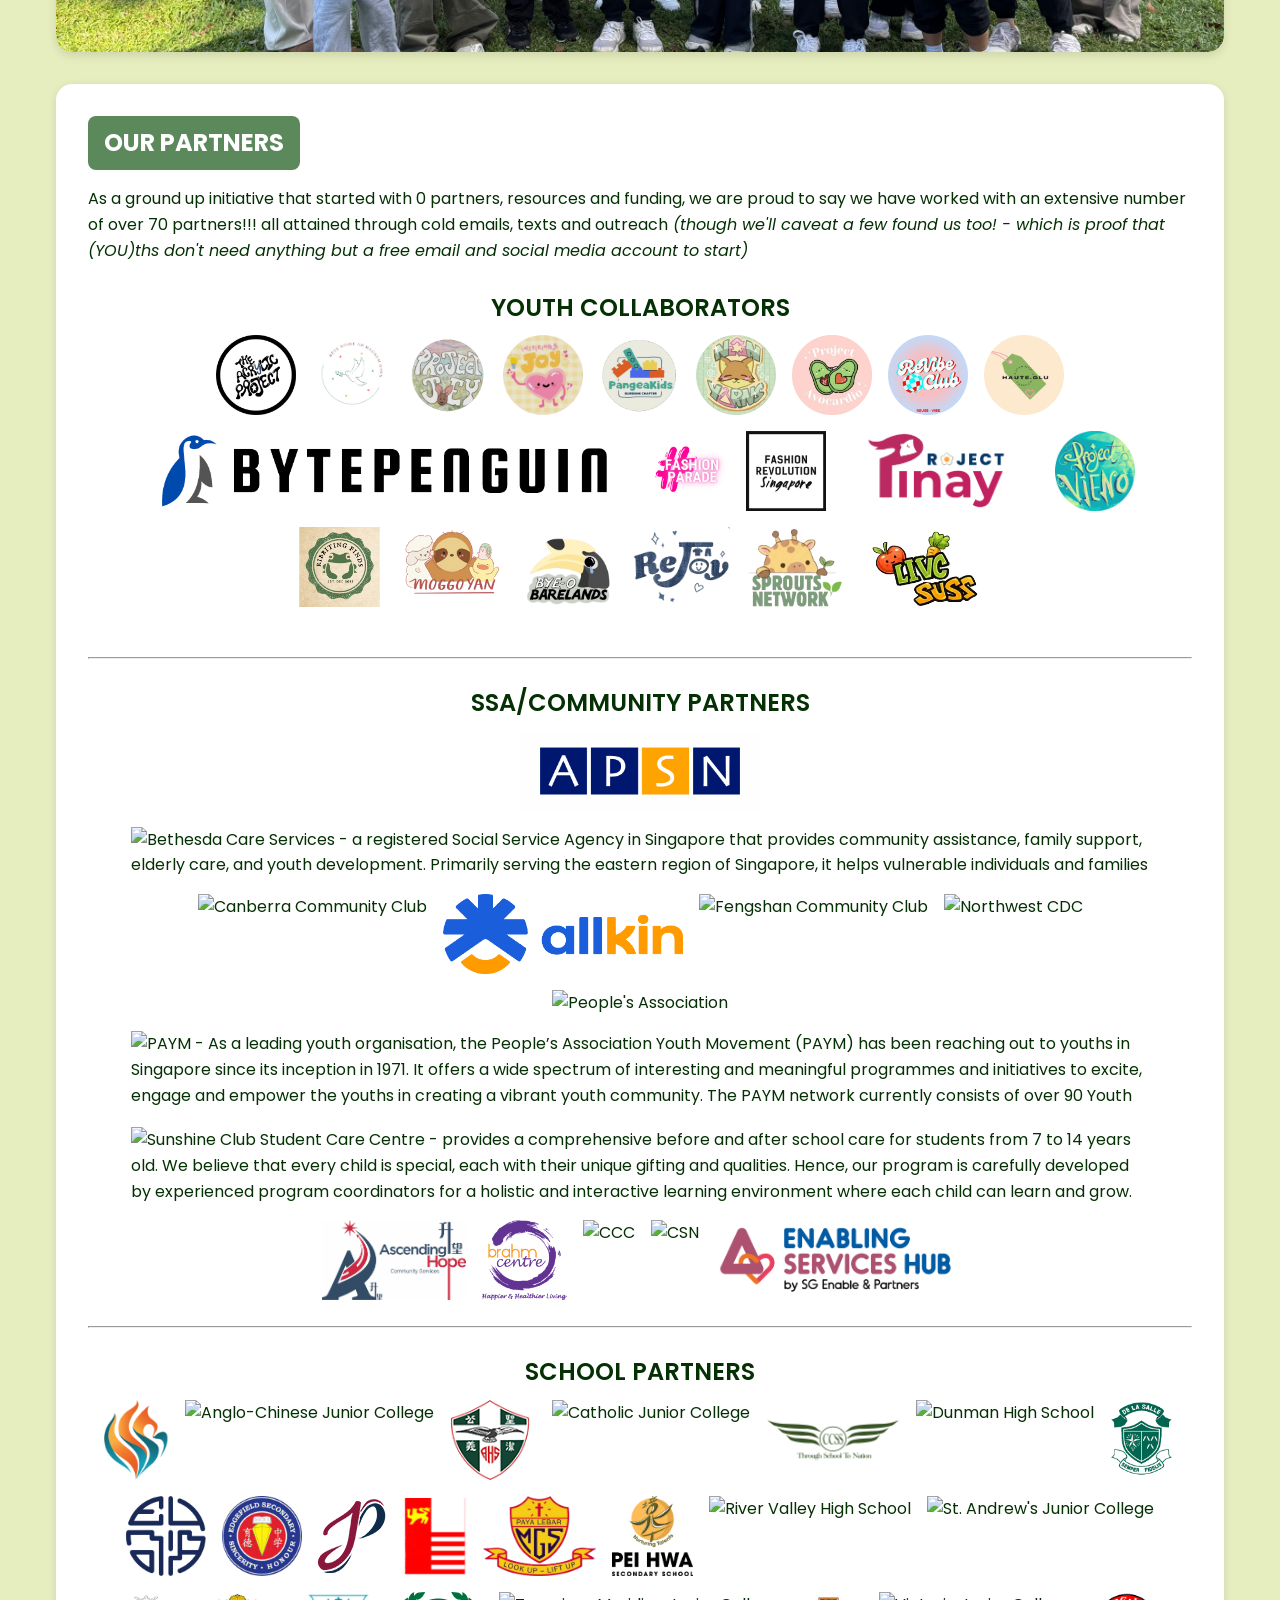
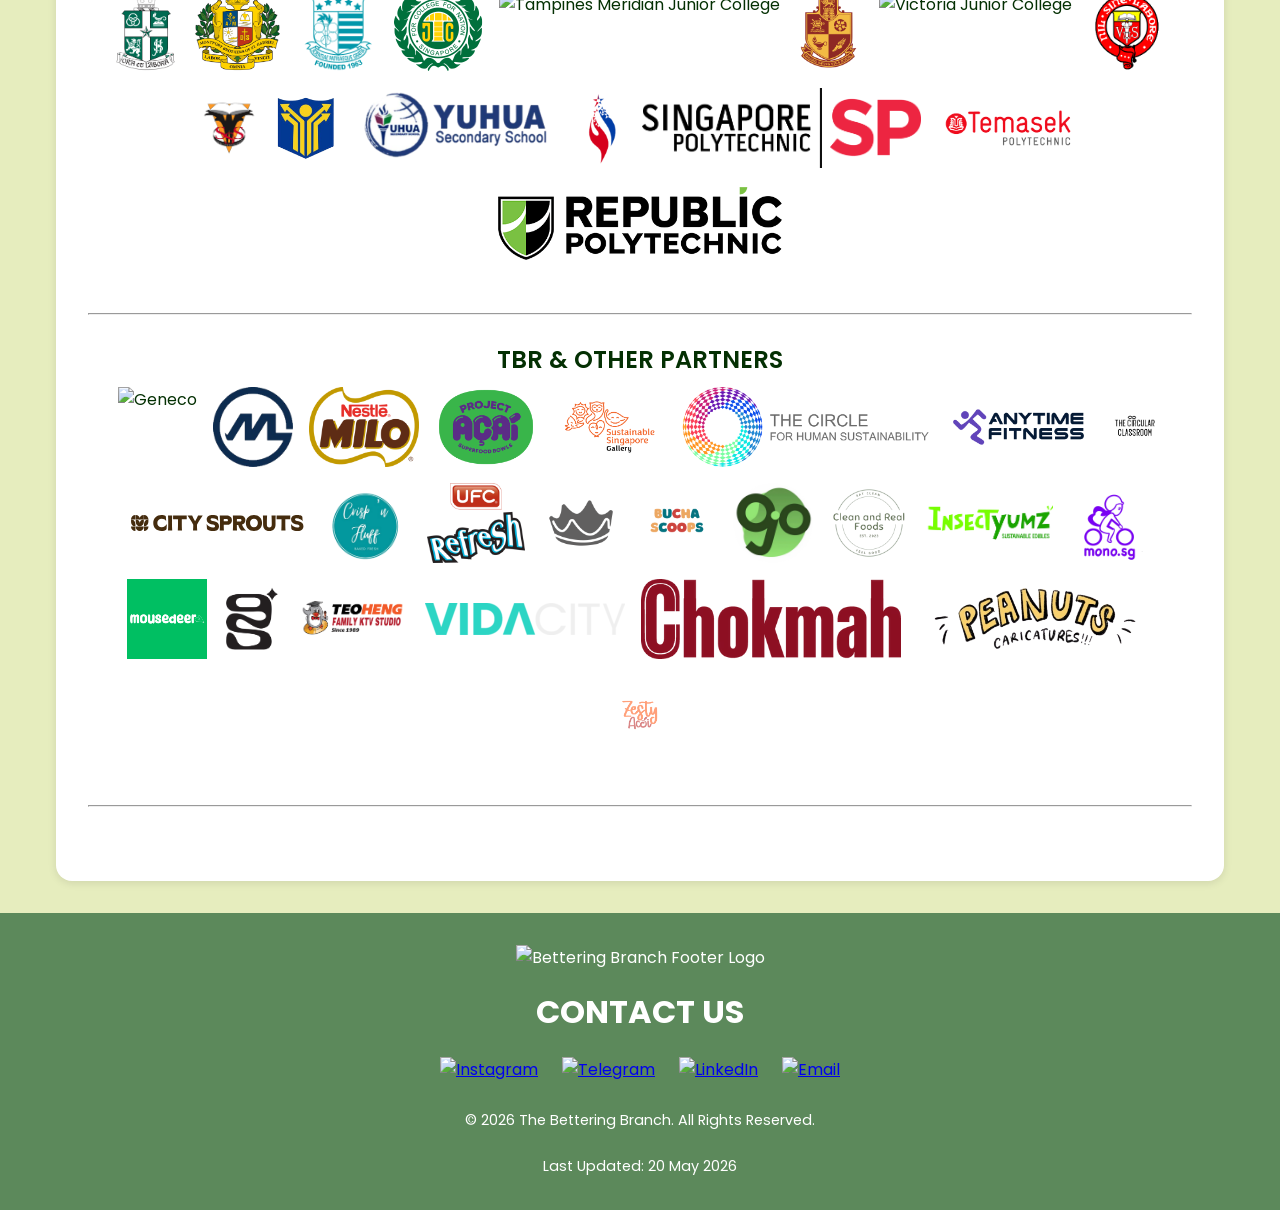
==== commit 97bc6a13: "Update index.html" ====
--- a/index.html
+++ b/index.html
@@ -195,7 +195,7 @@
                 <h2 class="section-title">OUR PARTNERS</h2>
           
 <p>As a ground up initiative that started with 0 partners, resources and funding, we are proud to say we have worked with an extensive number of over 70 partners!!! all attained through 
-cold emails, texts and outreach<i> (though we'll caveat a few found us too! - which is proof that (YOU)ths don't need anything but an email and social media account to start) </i></p>
+cold emails, texts and outreach<i> (though we'll caveat a few found us too! - which is proof that (YOU)ths don't need anything but a free email and social media account to start) </i></p>
                       <br> 
             
   <!-- External Partners -->
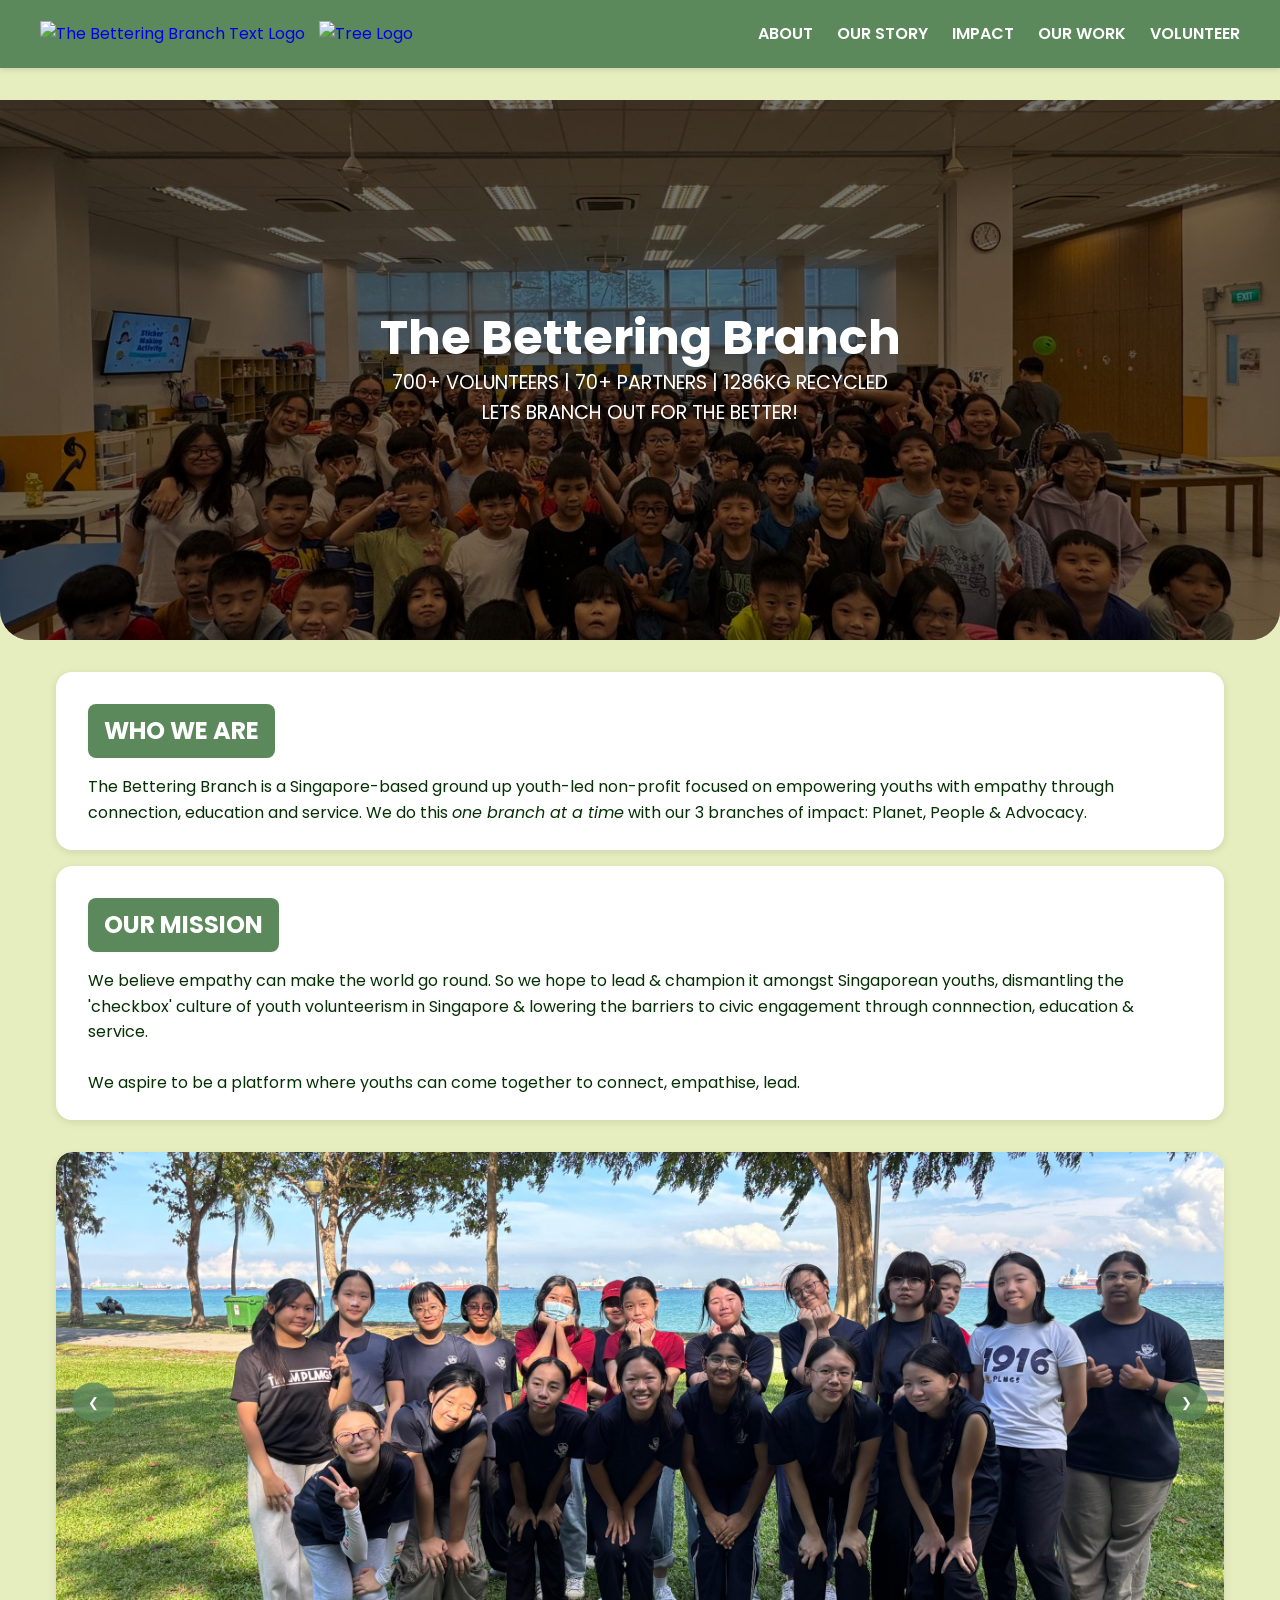
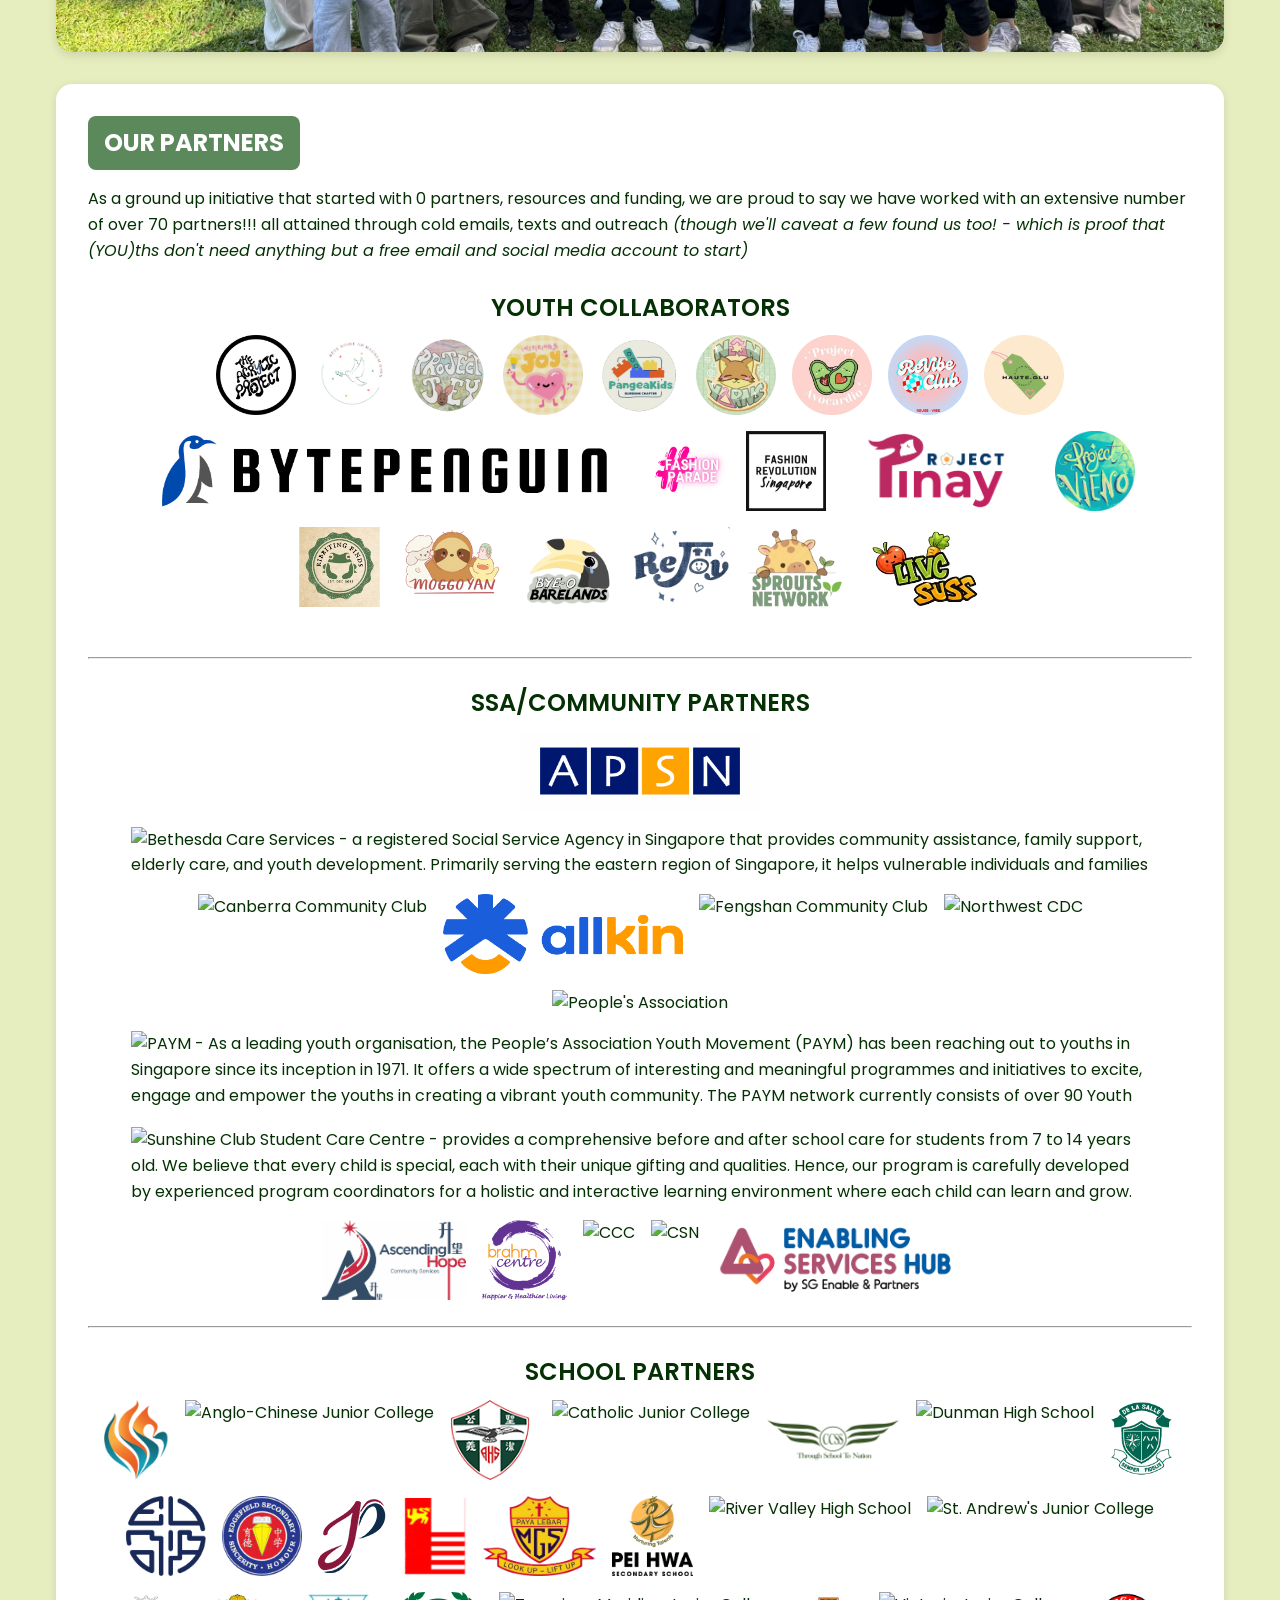
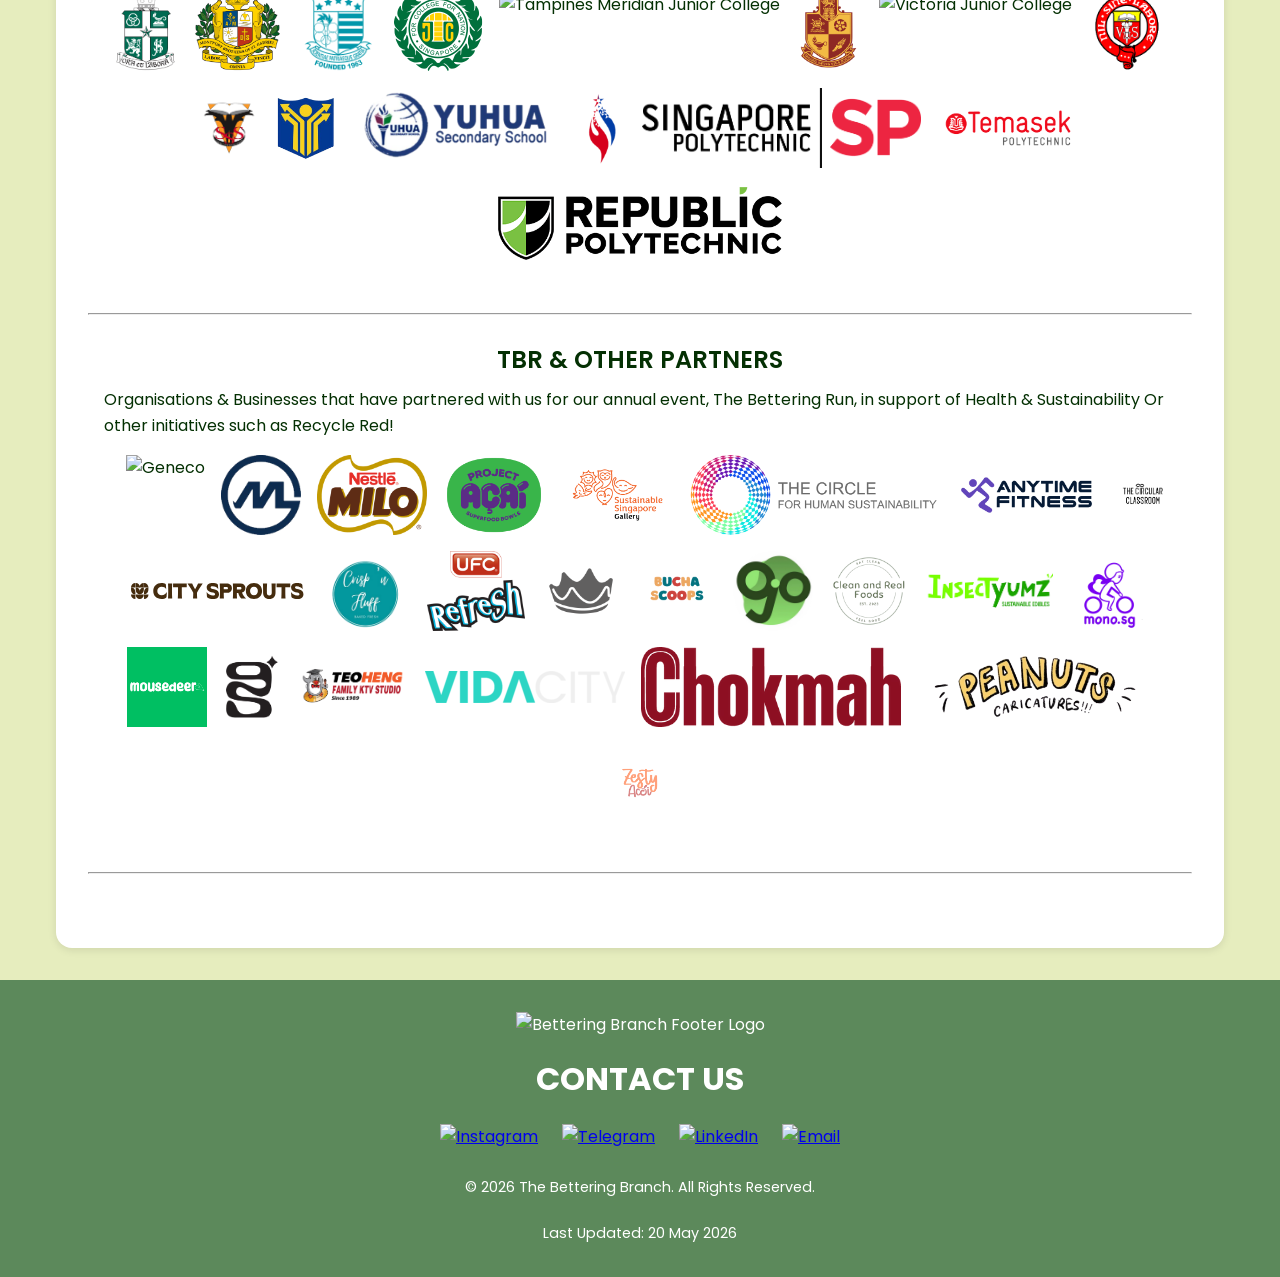
==== commit 0bb6301f: "Update index.html" ====
--- a/index.html
+++ b/index.html
@@ -514,6 +514,8 @@
                 <div class="partner-group">
                     <h3 class="partner-header">TBR & OTHER PARTNERS</h3>
                     <div class="partner-image-container">
+                        <p>Organisations & Businesses that have partnered with us for our annual event, The Bettering Run, in support of Health & Sustainability Or other initiatives such as Recycle Red!</p>
+                      <br> 
                         <img
                             src="images/ext_partners/GENECO.png"
                             alt="Geneco"
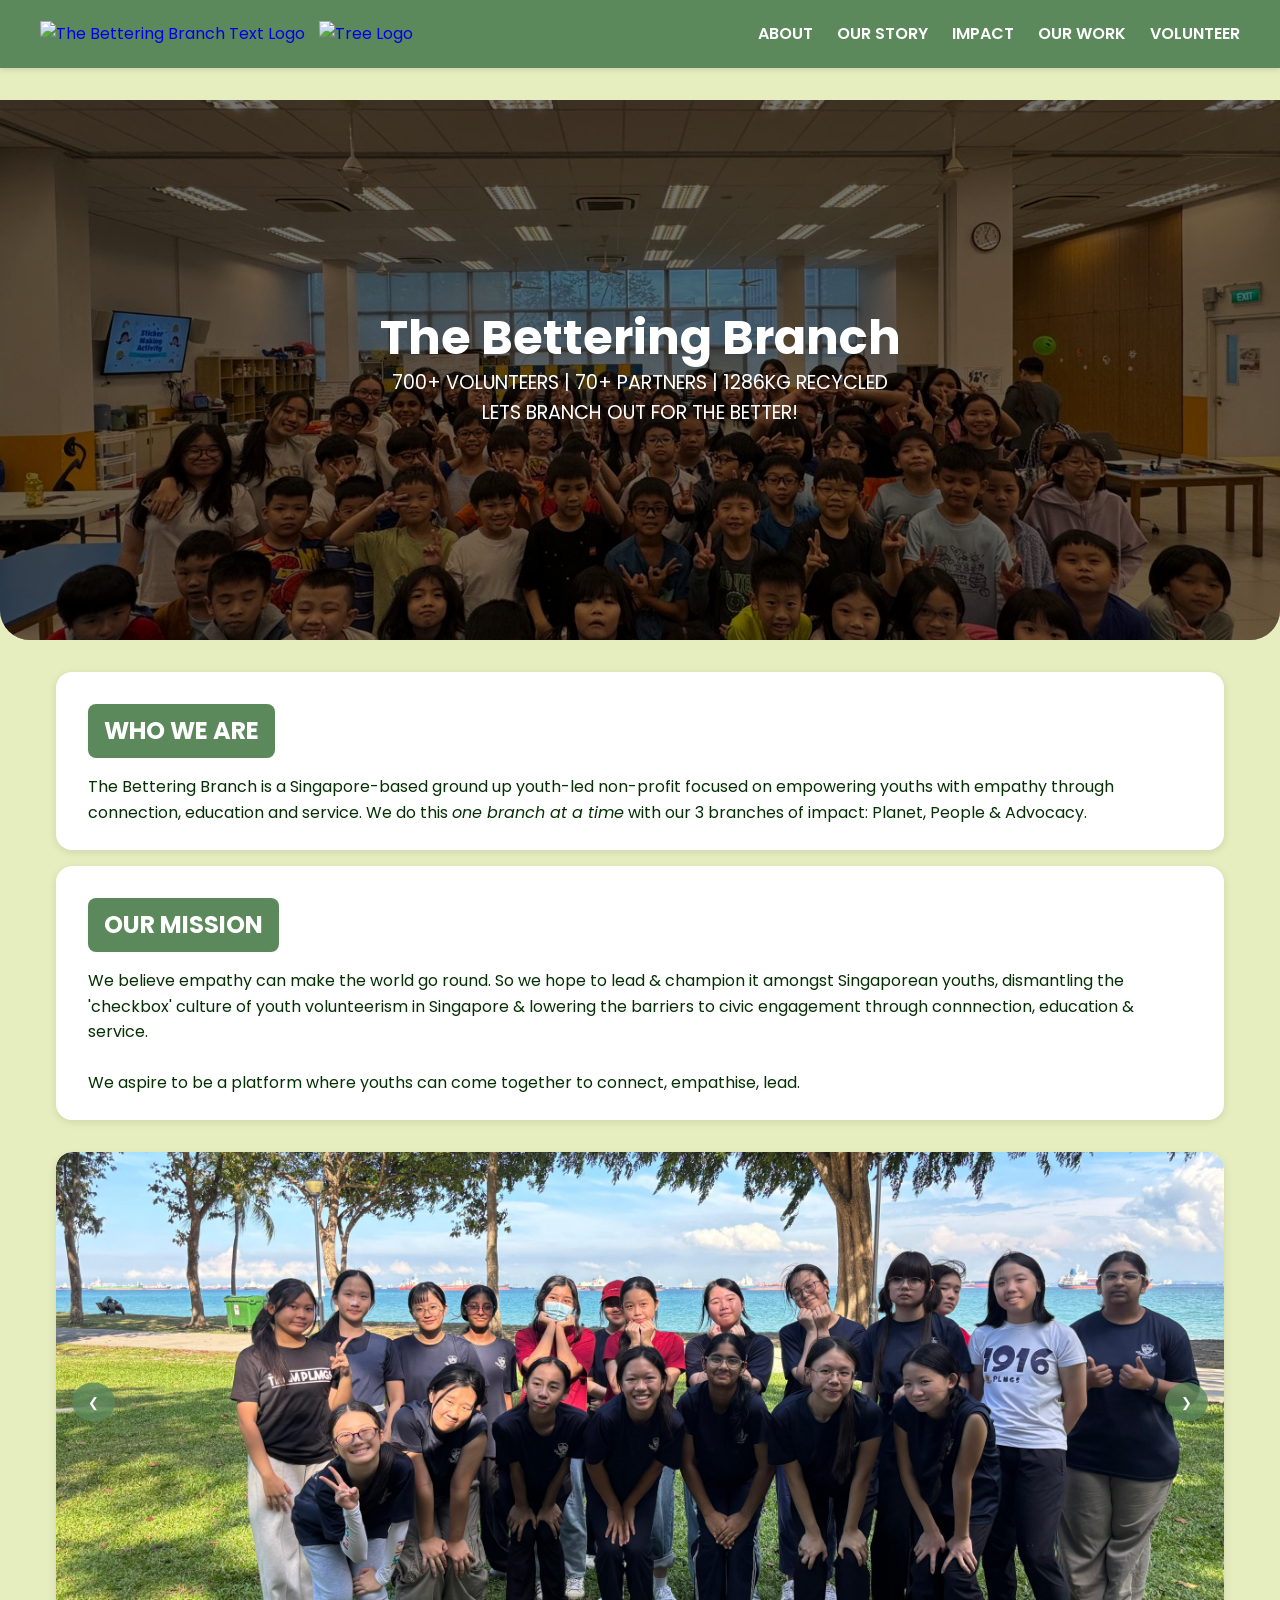
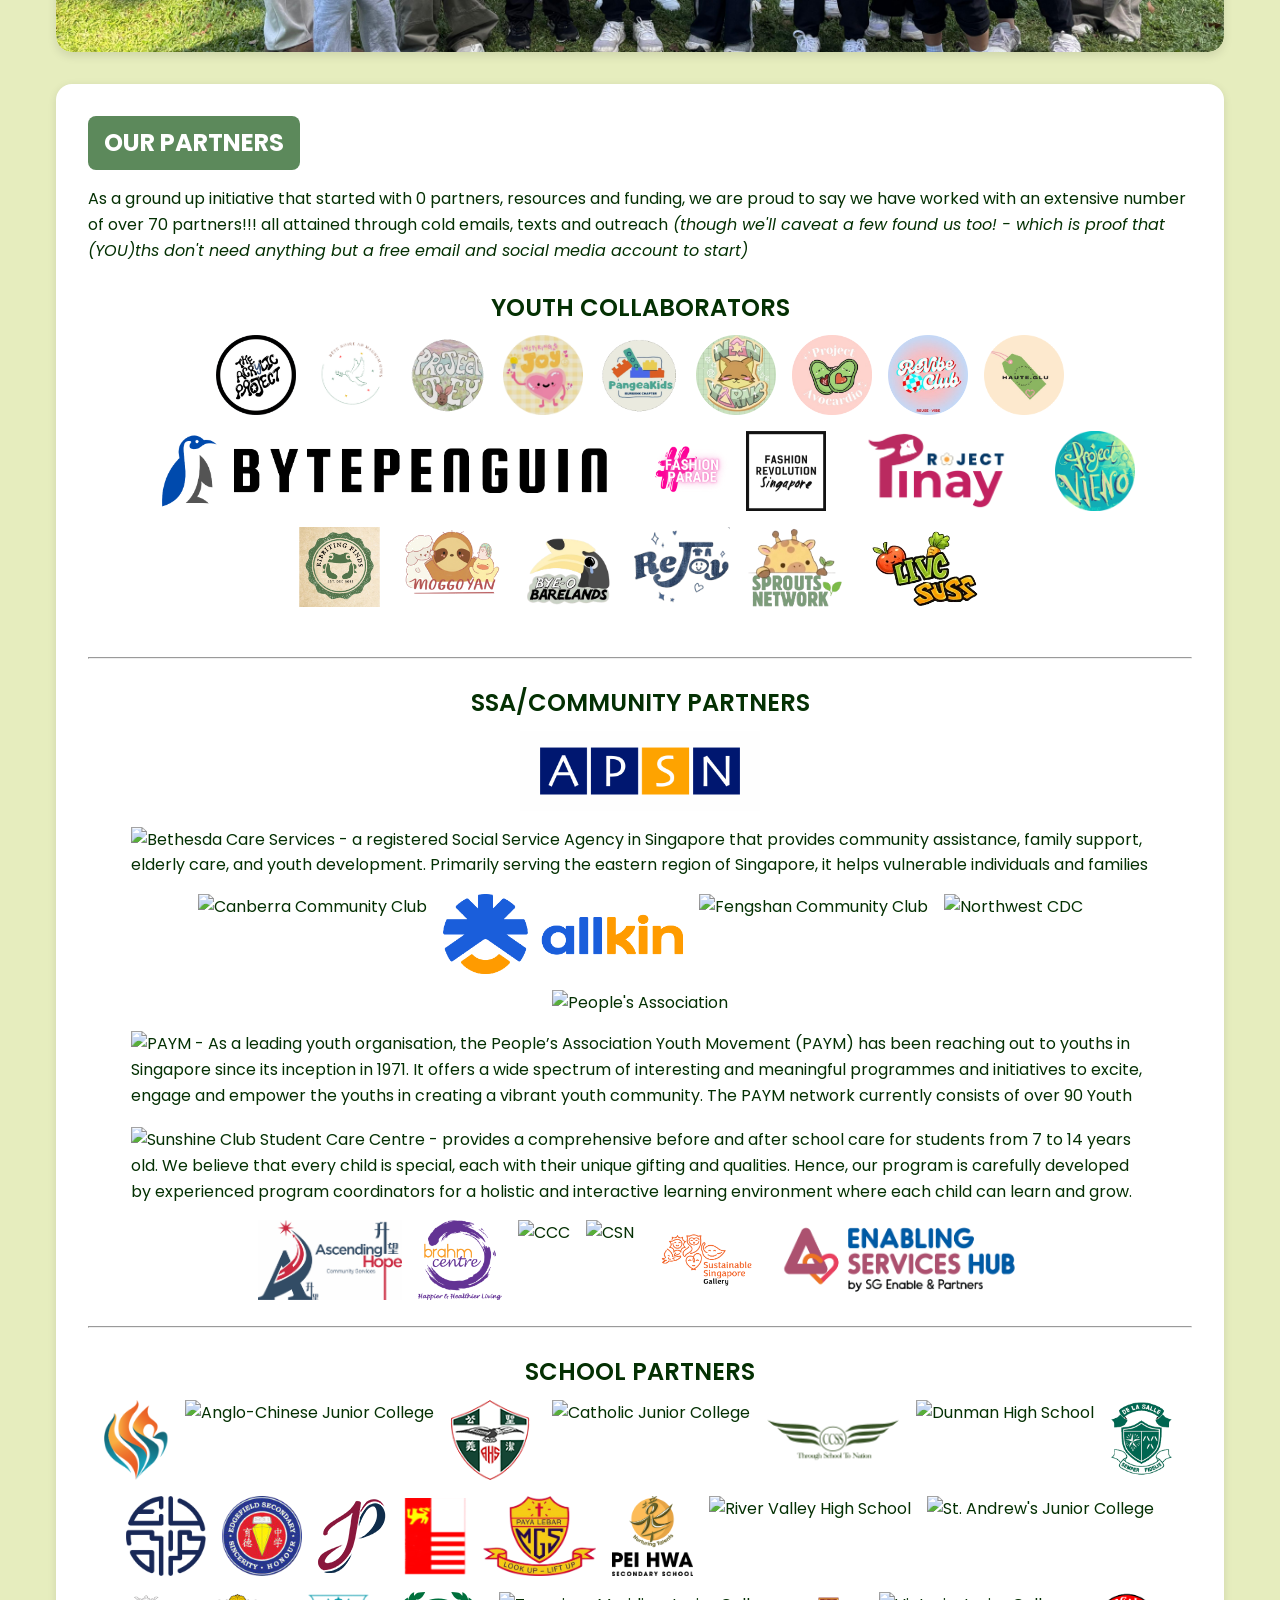
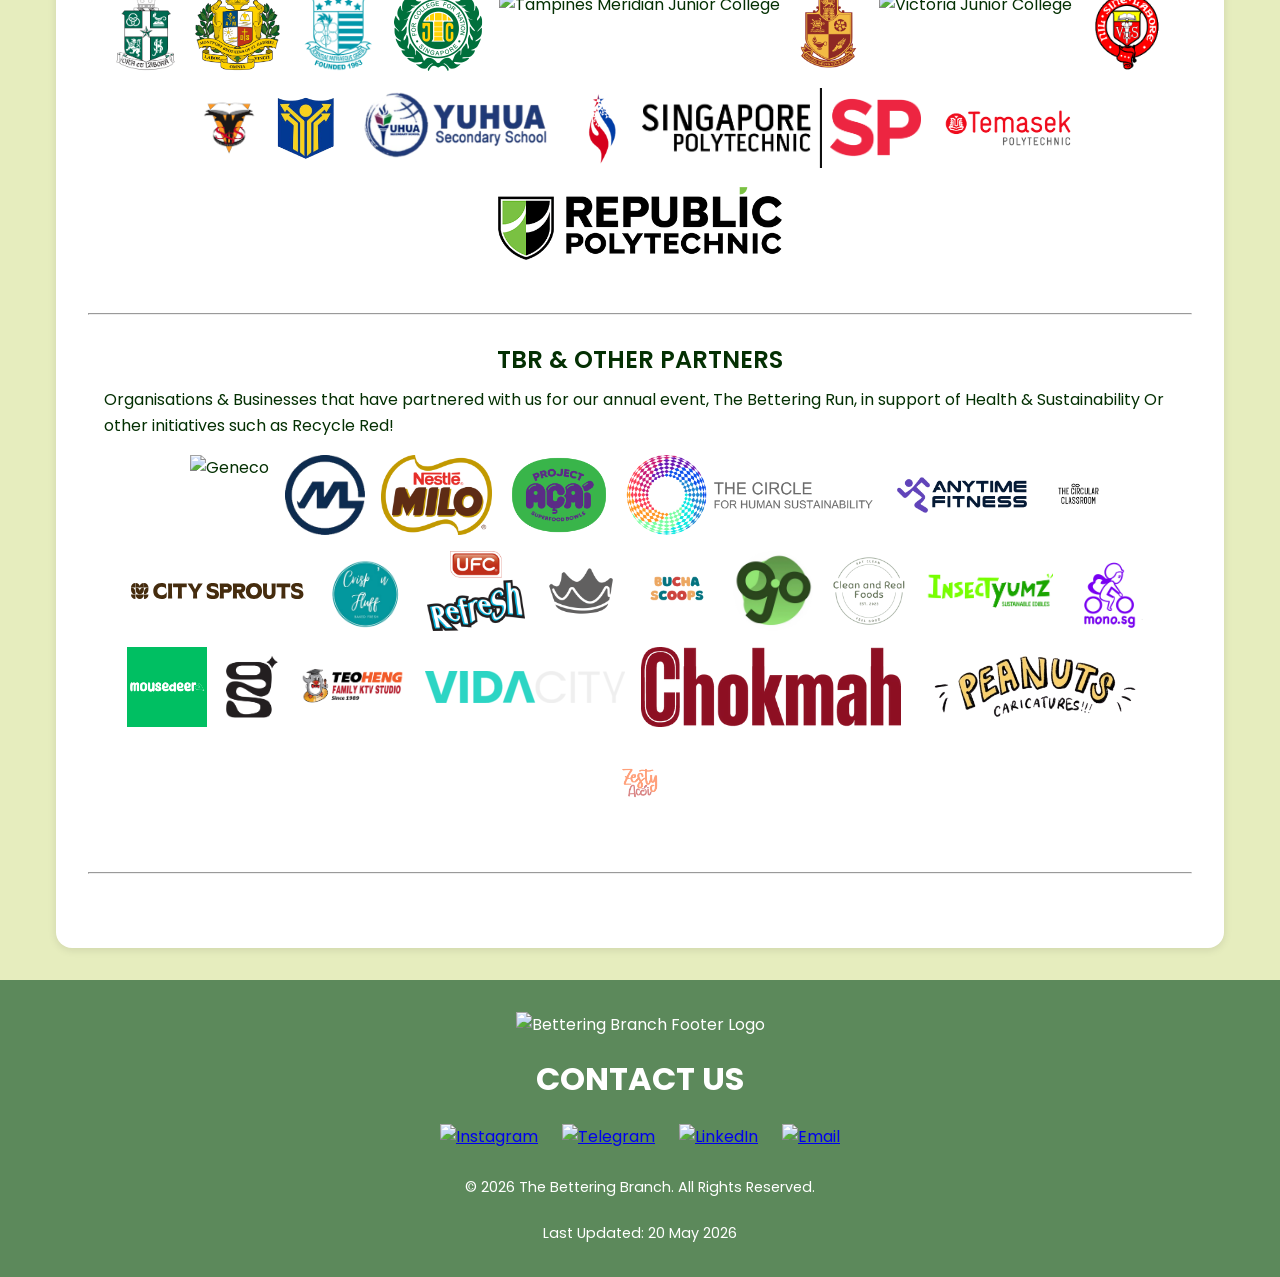
==== commit 43c5c866: "Update index.html" ====
--- a/index.html
+++ b/index.html
@@ -365,6 +365,12 @@
                         />
 
                          <img
+                            src="images/ext_partners/SSG+logo.png"
+                            alt="Sustainable Singapore Gallery"
+                        />
+
+
+                         <img
                             src="images/ext_partners/ESH.png"
                             alt="Enabling Services Hub - Enabling Services Hubs (ESHs) offer community support for persons with disabilities and their caregivers closer to their homes. There are ESHs in Tampines, Jurong and Punggol."
                         />
@@ -534,11 +540,7 @@
                             src="images/ext_partners/ProjectAcai.webp"
                             alt="Project Acai"
                         />
-                         <img
-                            src="images/ext_partners/SSG+logo.png"
-                            alt="Sustainable Singapore Gallery"
-                        />
-
+                        
 
                          <img
                             src="images/ext_partners/TCHS.png"
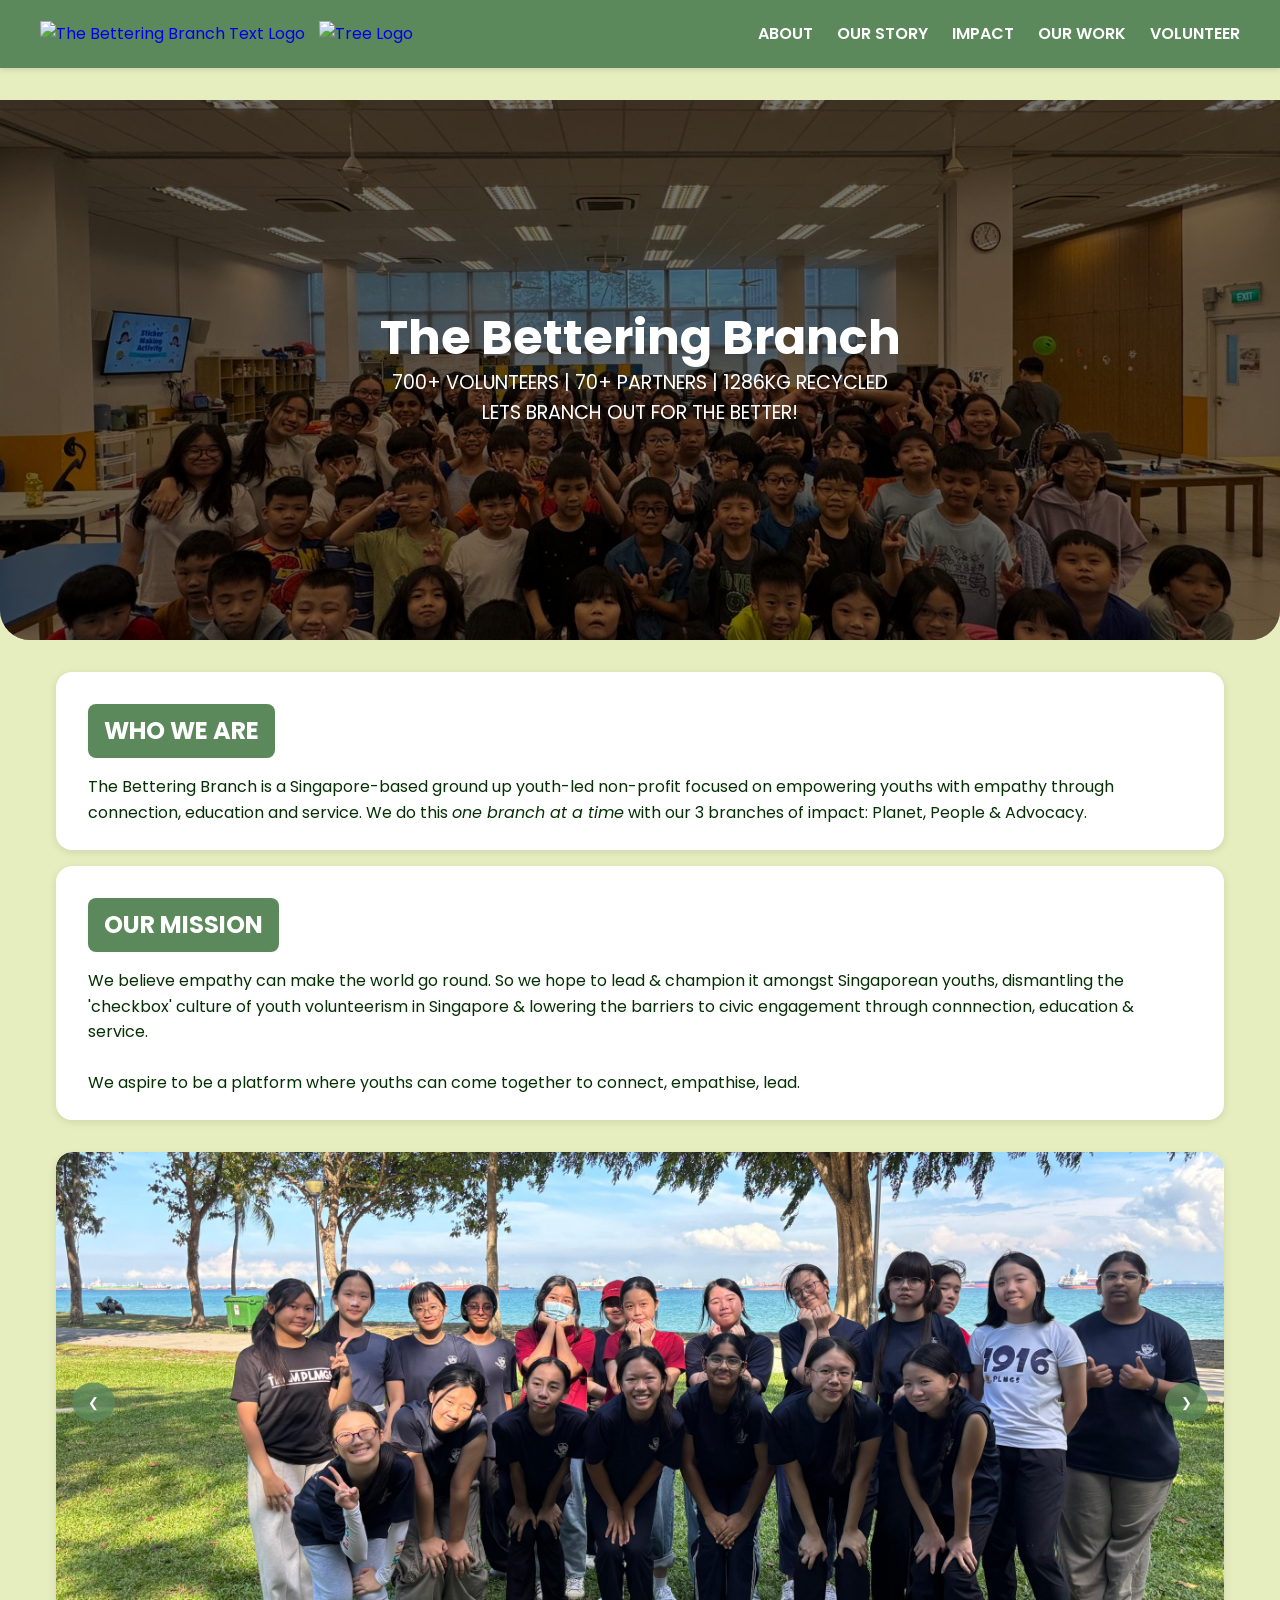
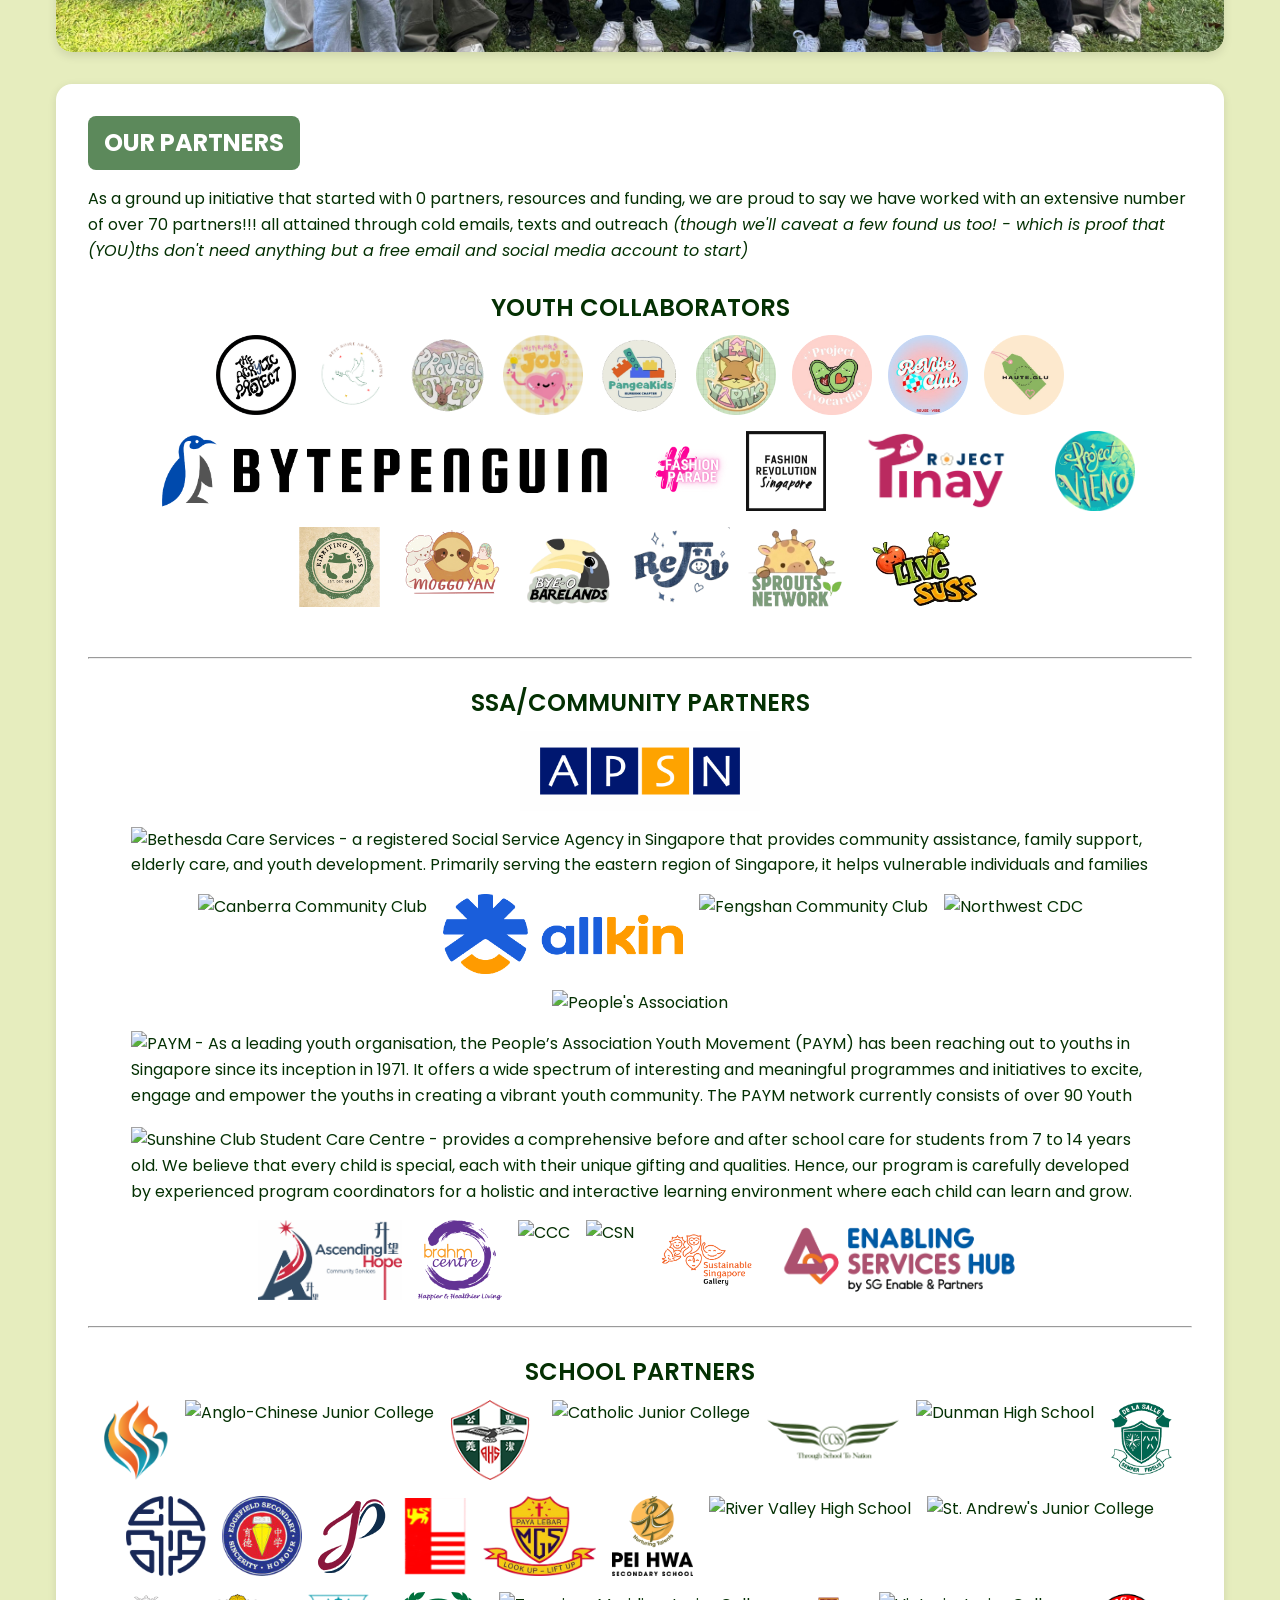
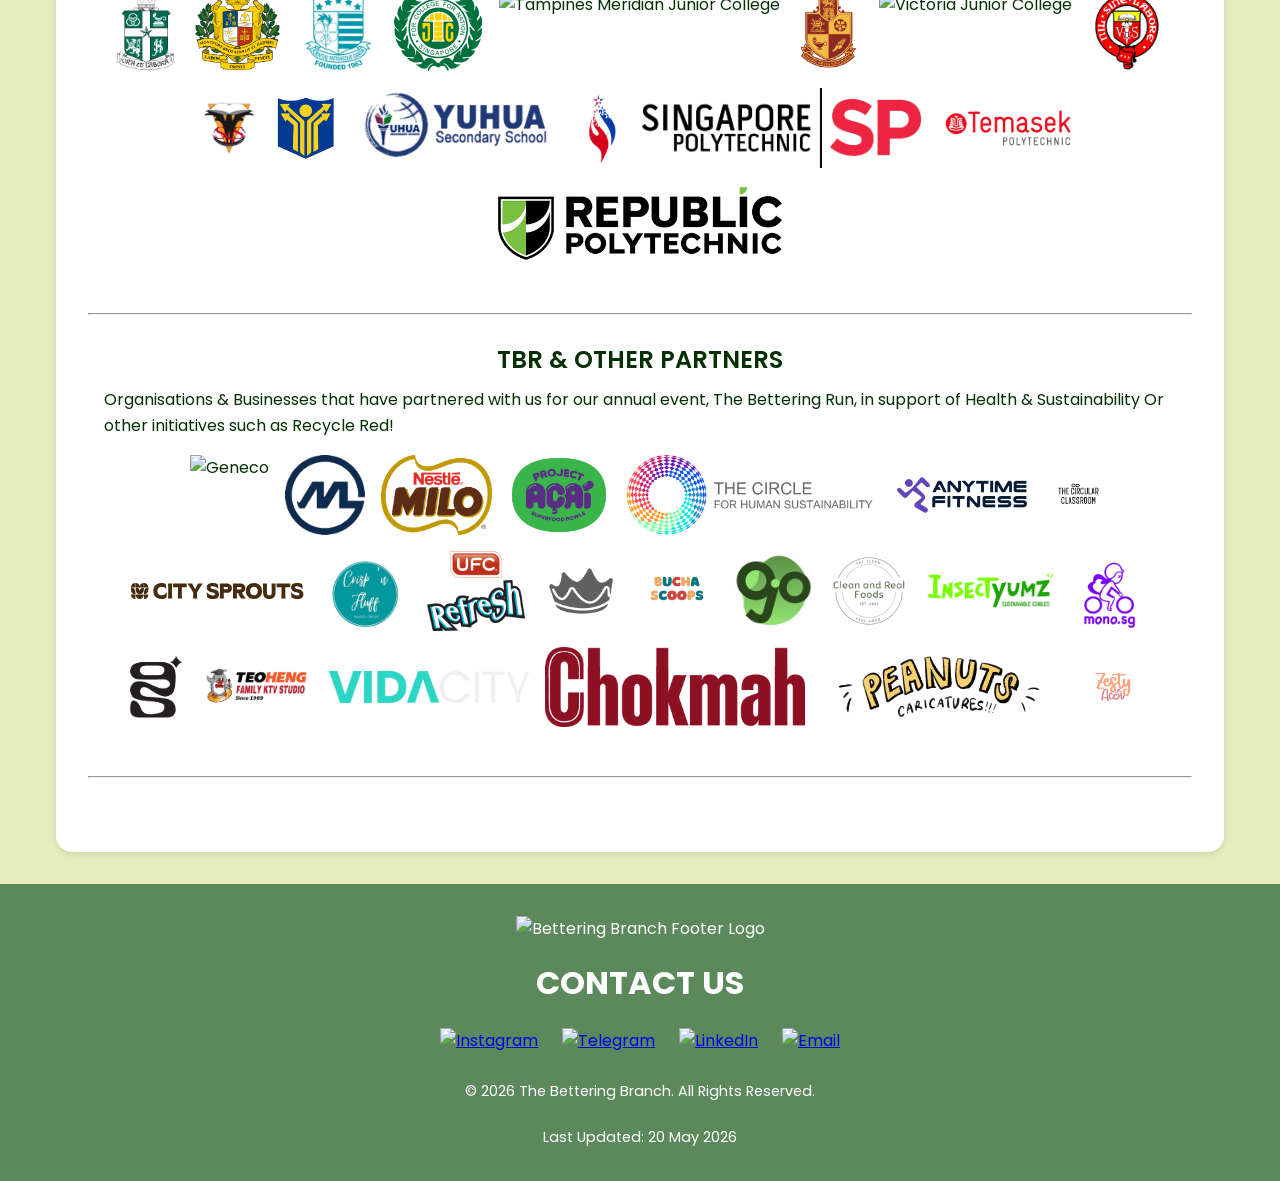
==== commit 44d6d942: "Update index.html" ====
--- a/index.html
+++ b/index.html
@@ -606,10 +606,7 @@
                         />  
                       
                         
-                        <img
-                            src="images/ext_partners/Mousedeer.jpg"
-                            alt="Mousedeer"
-                        />
+                       
 
                           <img
                             src="images/ext_partners/GildedSpirits.png"
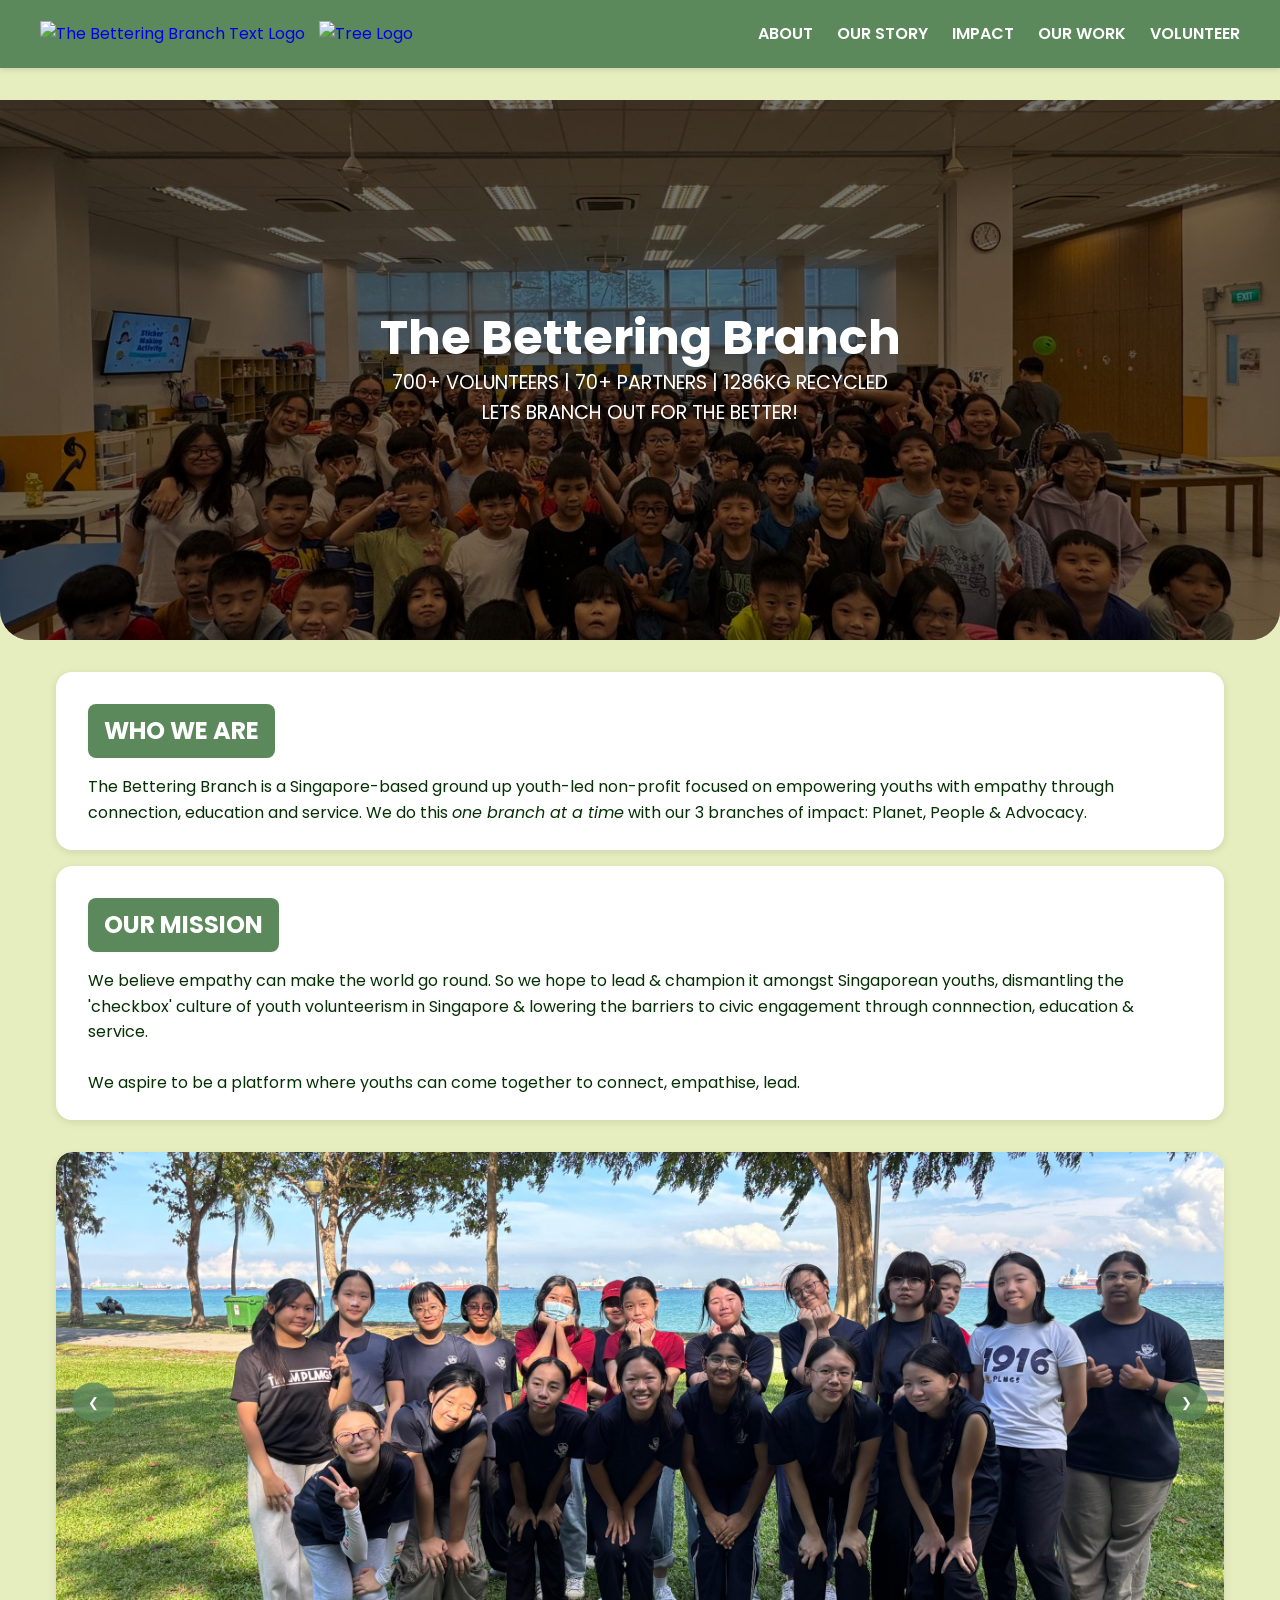
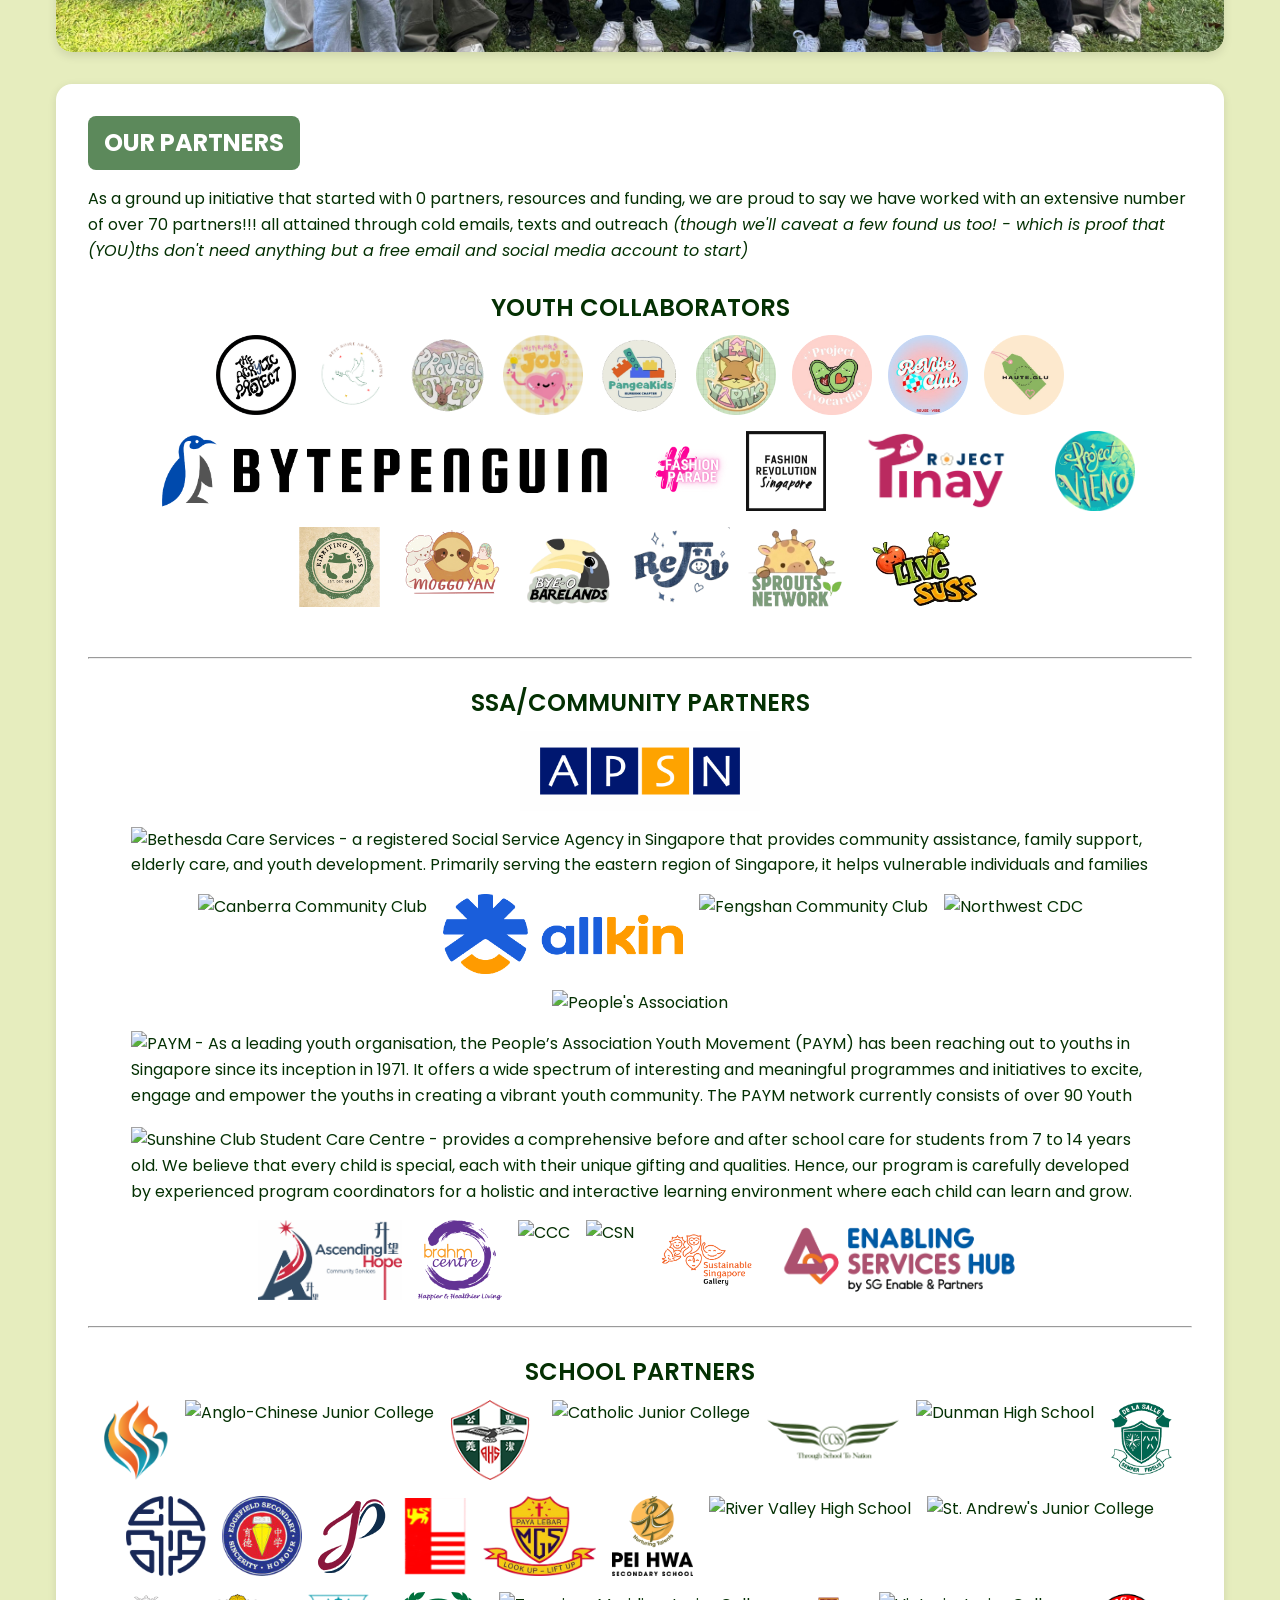
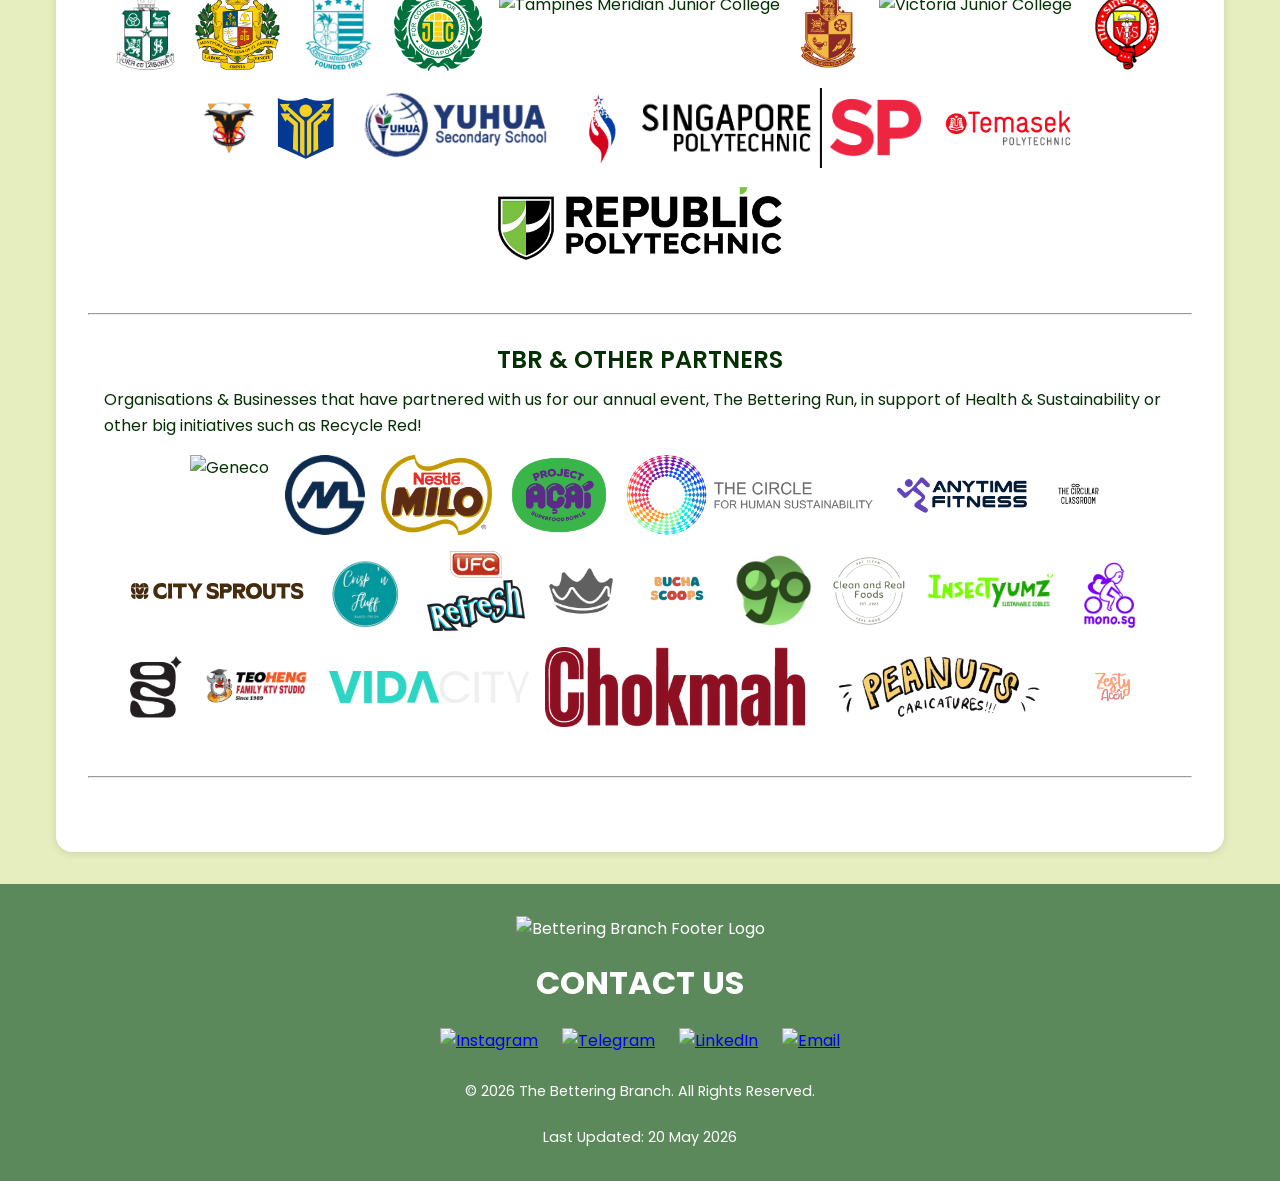
==== commit 9b7ee241: "Update index.html" ====
--- a/index.html
+++ b/index.html
@@ -520,7 +520,7 @@
                 <div class="partner-group">
                     <h3 class="partner-header">TBR & OTHER PARTNERS</h3>
                     <div class="partner-image-container">
-                        <p>Organisations & Businesses that have partnered with us for our annual event, The Bettering Run, in support of Health & Sustainability Or other initiatives such as Recycle Red!</p>
+                        <p>Organisations & Businesses that have partnered with us for our annual event, The Bettering Run, in support of Health & Sustainability or other big initiatives such as Recycle Red!</p>
                       <br> 
                         <img
                             src="images/ext_partners/GENECO.png"
